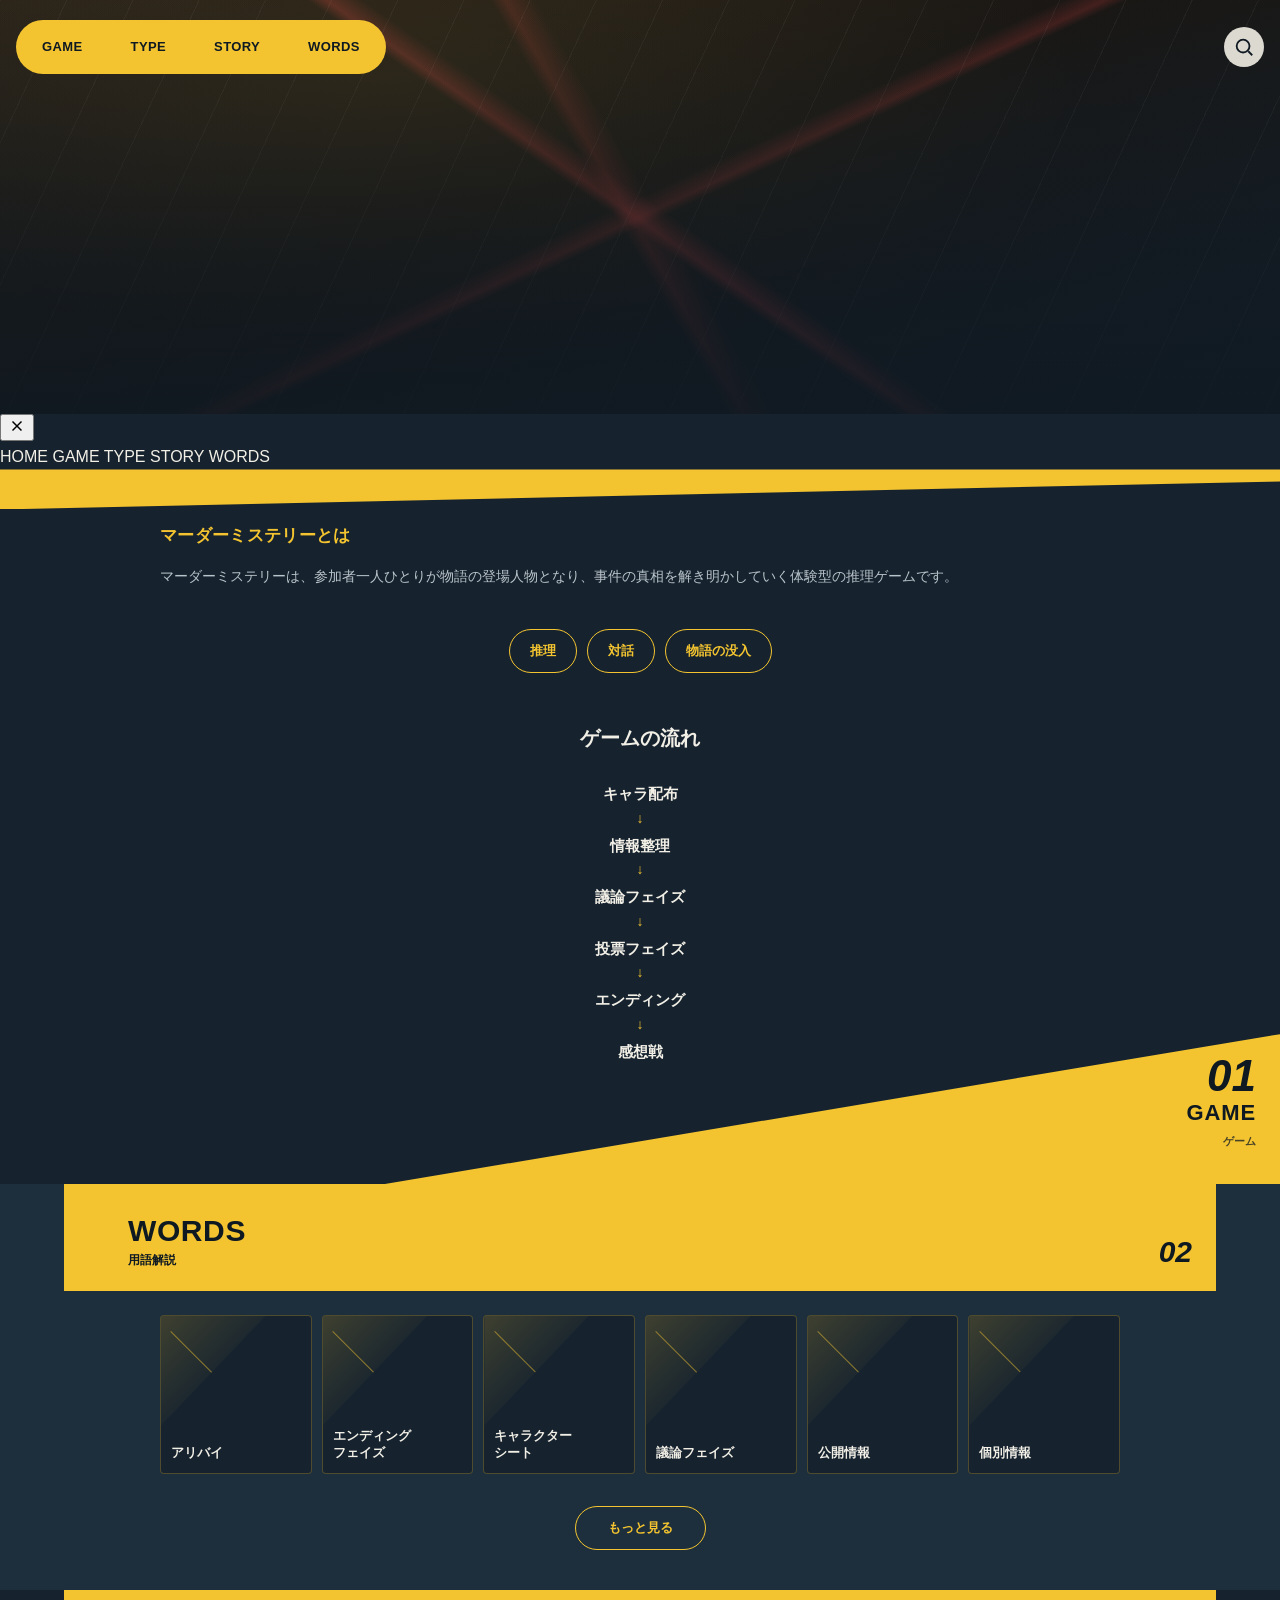
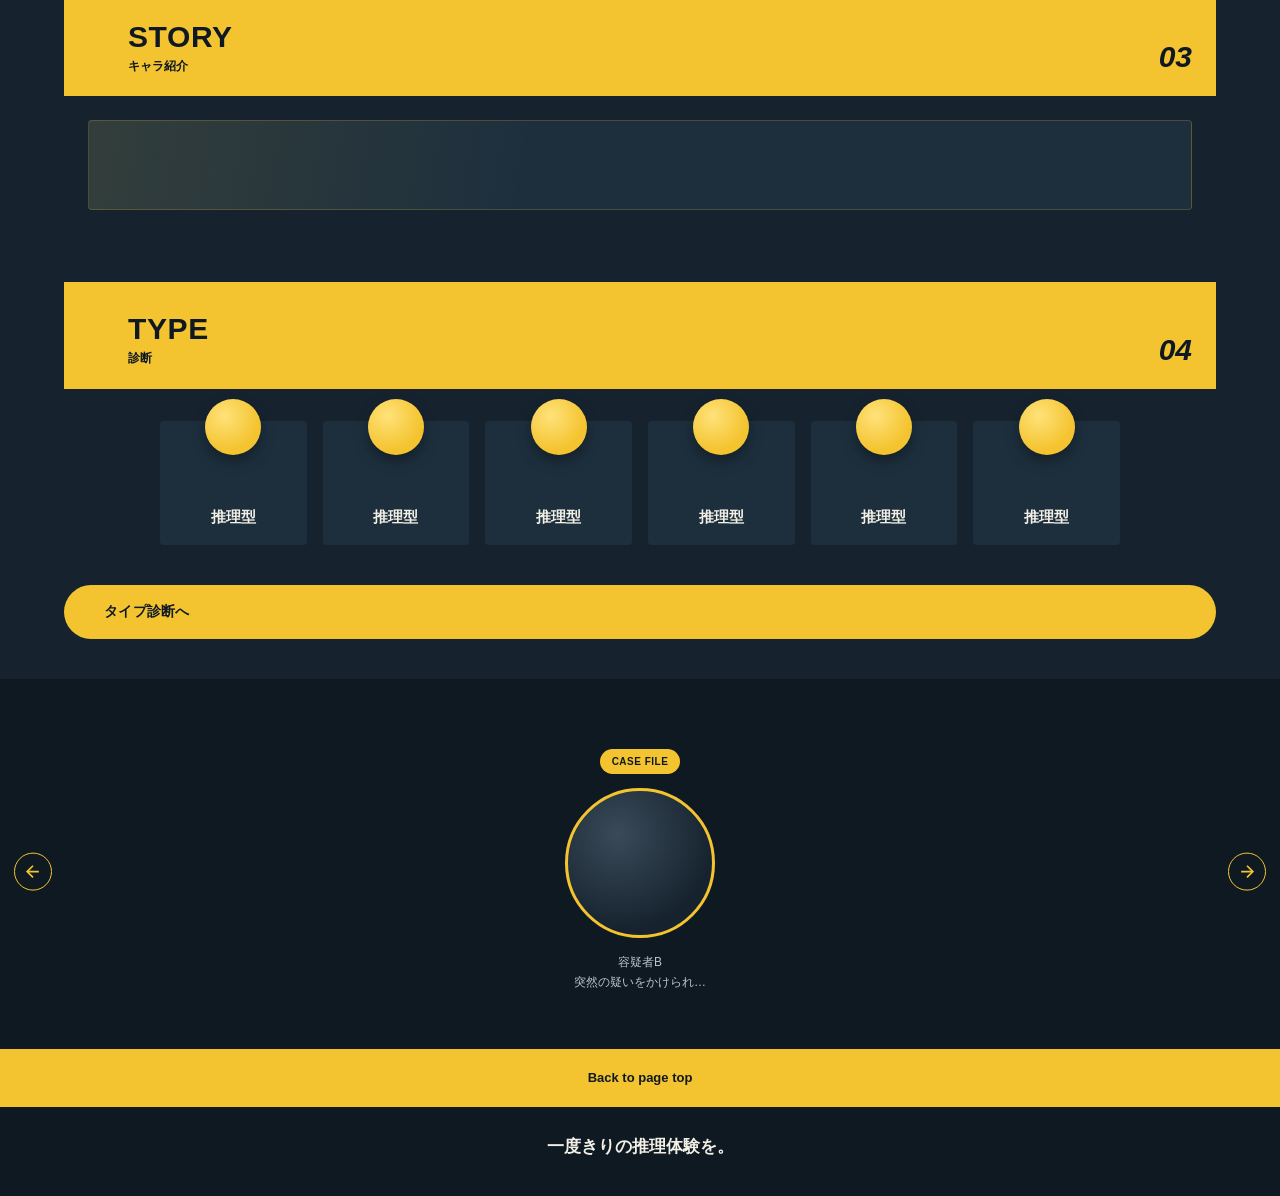
==== index.html @ f4549466 "Update index.html" ====
<!DOCTYPE html>
<html lang="ja">
<head>
<meta charset="UTF-8">
<meta name="viewport" content="width=device-width, initial-scale=1.0">
<title>一度きりの推理体験を。| マーダーミステリー</title>
<link rel="stylesheet" href="style.css">
</head>
<body>

<!-- ===== HEADER / HERO ===== -->
<header class="hero" id="top">
  <div class="hero__bg"></div>
  <div class="hero__overlay"></div>
  <nav class="navbar">
    <ul class="navbar__list">
      <li><a href="game.html" data-nav="game">GAME</a></li>
      <li><a href="type.html" data-nav="type">TYPE</a></li>
      <li><a href="story.html" data-nav="story">STORY</a></li>
      <li><a href="words.html" data-nav="words">WORDS</a></li>
    </ul>
    <button class="navbar__search" aria-label="検索">
      <svg viewBox="0 0 24 24" width="22" height="22" fill="none" stroke="currentColor" stroke-width="2">
        <circle cx="11" cy="11" r="7"></circle>
        <line x1="21" y1="21" x2="16.65" y2="16.65"></line>
      </svg>
    </button>
  </nav>
</header>

<!-- ===== 検索アイコンから開くオーバーレイメニュー ===== -->
<div class="nav-overlay" id="navOverlay" aria-hidden="true">
  <button class="nav-overlay__close" id="navOverlayClose" aria-label="メニューを閉じる">
    <svg viewBox="0 0 24 24" width="18" height="18" fill="none" stroke="currentColor" stroke-width="2">
      <line x1="6" y1="6" x2="18" y2="18"></line>
      <line x1="18" y1="6" x2="6" y2="18"></line>
    </svg>
  </button>
  <nav class="nav-overlay__menu">
    <a href="index.html" data-nav="home">HOME</a>
    <a href="game.html" data-nav="game">GAME</a>
    <a href="type.html" data-nav="type">TYPE</a>
    <a href="story.html" data-nav="story">STORY</a>
    <a href="words.html" data-nav="words">WORDS</a>
  </nav>
</div>

<!-- ===== INTRO ===== -->
<section class="intro">
  <div class="intro__stripe"></div>
  <div class="intro__body reveal">
    <h2 class="intro__title">マーダーミステリーとは</h2>
    <p class="intro__text">
      マーダーミステリーは、参加者一人ひとりが物語の登場人物となり、事件の真相を解き明かしていく体験型の推理ゲームです。
    </p>
  </div>
</section>

<!-- ===== KEYWORD PILLS ===== -->
<section class="pills">
  <span class="pill">推理</span>
  <span class="pill">対話</span>
  <span class="pill">物語の没入</span>
</section>

<!-- ===== GAME FLOW / GAME SECTION ===== -->
<section class="game" id="game">
  <div class="game__flow reveal">
    <h3 class="game__flow-title">ゲームの流れ</h3>
    <ol class="flow-list">
      <li>キャラ配布</li>
      <li>情報整理</li>
      <li>議論フェイズ</li>
      <li>投票フェイズ</li>
      <li>エンディング</li>
      <li>感想戦</li>
    </ol>
  </div>

  <a class="section-marker section-marker--game" href="game.html">
    <div class="section-marker__triangle"></div>
    <span class="section-marker__number">01</span>
    <span class="section-marker__label">GAME</span>
    <span class="section-marker__sublabel">ゲーム</span>
  </a>
</section>

<!-- ===== WORDS SECTION ===== -->
<section class="words" id="words">
  <div class="section-heading reveal">
    <span class="section-heading__main">WORDS</span>
    <span class="section-heading__sub">用語解説</span>
    <span class="section-heading__number">02</span>
  </div>

  <div class="term-grid reveal" id="termGrid">
    <a class="term-card" href="words.html?term=alibi">
      <span class="term-card__corner"></span>
      <span class="term-card__label">アリバイ</span>
    </a>
    <a class="term-card" href="words.html?term=ending">
      <span class="term-card__corner"></span>
      <span class="term-card__label">エンディング<br>フェイズ</span>
    </a>
    <a class="term-card" href="words.html?term=character-sheet">
      <span class="term-card__corner"></span>
      <span class="term-card__label">キャラクター<br>シート</span>
    </a>
    <a class="term-card" href="words.html?term=discussion">
      <span class="term-card__corner"></span>
      <span class="term-card__label">議論フェイズ</span>
    </a>
    <a class="term-card" href="words.html?term=public-info">
      <span class="term-card__corner"></span>
      <span class="term-card__label">公開情報</span>
    </a>
    <a class="term-card" href="words.html?term=private-info">
      <span class="term-card__corner"></span>
      <span class="term-card__label">個別情報</span>
    </a>

    <!-- 追加で「もっと見る」に隠れているカード -->
    <a class="term-card is-hidden" href="words.html?term=gm">
      <span class="term-card__corner"></span>
      <span class="term-card__label">GM<br>(ゲームマスター)</span>
    </a>
    <a class="term-card is-hidden" href="words.html?term=handout">
      <span class="term-card__corner"></span>
      <span class="term-card__label">ハンドアウト</span>
    </a>
    <a class="term-card is-hidden" href="words.html?term=voting">
      <span class="term-card__corner"></span>
      <span class="term-card__label">投票フェイズ</span>
    </a>
  </div>

  <button class="btn-more" id="btnMore">もっと見る</button>
</section>

<!-- ===== STORY SECTION ===== -->
<section class="story" id="story">
  <div class="section-heading reveal">
    <span class="section-heading__main">STORY</span>
    <span class="section-heading__sub">キャラ紹介</span>
    <span class="section-heading__number">03</span>
  </div>

  <a class="story__panel reveal" href="story.html" aria-label="ストーリーを見る"></a>
</section>

<!-- ===== TYPE SECTION ===== -->
<section class="type" id="type">
  <div class="section-heading reveal">
    <span class="section-heading__main">TYPE</span>
    <span class="section-heading__sub">診断</span>
    <span class="section-heading__number">04</span>
  </div>

  <div class="type-grid reveal">
    <div class="type-card">
      <span class="type-card__badge"></span>
      <span class="type-card__label">推理型</span>
    </div>
    <div class="type-card">
      <span class="type-card__badge"></span>
      <span class="type-card__label">推理型</span>
    </div>
    <div class="type-card">
      <span class="type-card__badge"></span>
      <span class="type-card__label">推理型</span>
    </div>
    <div class="type-card">
      <span class="type-card__badge"></span>
      <span class="type-card__label">推理型</span>
    </div>
    <div class="type-card">
      <span class="type-card__badge"></span>
      <span class="type-card__label">推理型</span>
    </div>
    <div class="type-card">
      <span class="type-card__badge"></span>
      <span class="type-card__label">推理型</span>
    </div>
  </div>

  <a class="btn-primary" id="btnDiagnosis" href="type.html">タイプ診断へ</a>
</section>

<!-- ===== CASE FILE CAROUSEL ===== -->
<section class="casefile">
  <div class="casefile__track" id="casefileTrack">
    <div class="casefile__slide">
      <span class="casefile__tag">CASE FILE</span>
      <div class="casefile__photo"></div>
      <p class="casefile__caption">容疑者A<br>突然の疑いをかけられ…</p>
    </div>
    <div class="casefile__slide is-active">
      <span class="casefile__tag">CASE FILE</span>
      <div class="casefile__photo"></div>
      <p class="casefile__caption">容疑者B<br>突然の疑いをかけられ…</p>
    </div>
    <div class="casefile__slide">
      <span class="casefile__tag">CASE FILE</span>
      <div class="casefile__photo"></div>
      <p class="casefile__caption">容疑者C<br>突然の疑いをかけられ…</p>
    </div>
  </div>
  <button class="casefile__arrow casefile__arrow--prev" id="casePrev" aria-label="前へ">
    <svg viewBox="0 0 24 24" width="20" height="20" fill="none" stroke="currentColor" stroke-width="2">
      <line x1="19" y1="12" x2="5" y2="12"></line><polyline points="12 19 5 12 12 5"></polyline>
    </svg>
  </button>
  <button class="casefile__arrow casefile__arrow--next" id="caseNext" aria-label="次へ">
    <svg viewBox="0 0 24 24" width="20" height="20" fill="none" stroke="currentColor" stroke-width="2">
      <line x1="5" y1="12" x2="19" y2="12"></line><polyline points="12 5 19 12 12 19"></polyline>
    </svg>
  </button>
</section>

<!-- ===== FOOTER ===== -->
<footer class="footer">
  <a href="#top" class="footer__back">Back to page top</a>
  <p class="footer__tagline">一度きりの推理体験を。</p>
</footer>

<script src="script.js"></script>
</body>
</html>
---- style.css ----
/* =========================================================
   マーダーミステリー体験サイト — style.css
   Palette: Navy #14202B / #1C2B38 / Yellow #F4C430 / Off-white #F2EFE6
   ========================================================= */

:root {
  --navy-950: #0f1922;
  --navy-900: #16232f;
  --navy-800: #1d2f3d;
  --navy-700: #26404f;
  --yellow: #f4c430;
  --yellow-dim: #d9ac1f;
  --paper: #f2efe6;
  --ink: #f2efe6;
  --ink-dim: #b9c3ca;
  --radius: 4px;
  --font-display: "Zen Kaku Gothic New", "Hiragino Kaku Gothic ProN", "Yu Gothic", sans-serif;
  --font-body: "Hiragino Kaku Gothic ProN", "Yu Gothic", sans-serif;
}

* { box-sizing: border-box; }

html {
  scroll-behavior: smooth;
}

body {
  margin: 0;
  background: var(--navy-900);
  color: var(--ink);
  font-family: var(--font-body);
  line-height: 1.7;
  overflow-x: hidden;
}

a { color: inherit; text-decoration: none; }
button { font-family: inherit; cursor: pointer; }

/* ---------------------------------------------------------
   HERO / NAVBAR
--------------------------------------------------------- */
.hero {
  position: relative;
  height: 46vh;
  min-height: 280px;
  max-height: 420px;
  overflow: hidden;
}

.hero__bg {
  position: absolute;
  inset: 0;
  background:
    radial-gradient(ellipse at 30% 20%, rgba(244,196,48,0.10), transparent 55%),
    repeating-linear-gradient(115deg, rgba(255,255,255,0.05) 0 1px, transparent 1px 60px),
    linear-gradient(160deg, #2a2118 0%, #1c1712 45%, #14202b 100%);
  background-size: cover;
}

/* strings-on-corkboard effect suggested with thin red diagonal lines */
.hero__bg::before {
  content: "";
  position: absolute;
  inset: 0;
  background-image:
    linear-gradient(35deg, transparent 48%, rgba(200,40,40,0.35) 49%, transparent 51%),
    linear-gradient(-25deg, transparent 48%, rgba(200,40,40,0.28) 49%, transparent 51%),
    linear-gradient(60deg, transparent 48%, rgba(200,40,40,0.22) 49%, transparent 51%);
  mix-blend-mode: screen;
}

.hero__overlay {
  position: absolute;
  inset: 0;
  background: linear-gradient(180deg, rgba(15,25,34,0.15) 0%, rgba(15,25,34,0.85) 100%);
}

.navbar {
  position: absolute;
  top: 20px;
  left: 16px;
  right: 16px;
  z-index: 5;
  display: flex;
  align-items: center;
  justify-content: space-between;
}

.navbar__list {
  display: flex;
  gap: 8px;
  list-style: none;
  margin: 0;
  padding: 6px;
  background: var(--yellow);
  border-radius: 999px;
}

.navbar__list a {
  display: block;
  padding: 8px 14px;
  font-size: 12px;
  font-weight: 700;
  letter-spacing: 0.03em;
  color: var(--navy-950);
  border-radius: 999px;
  white-space: nowrap;
  transition: background 0.2s ease;
}

.navbar__list a:hover,
.navbar__list a:focus-visible {
  background: rgba(15, 25, 34, 0.12);
  outline: none;
}

.navbar__search {
  display: flex;
  align-items: center;
  justify-content: center;
  width: 40px;
  height: 40px;
  border: none;
  border-radius: 50%;
  background: rgba(242,239,230,0.9);
  color: var(--navy-950);
  flex-shrink: 0;
}

.navbar__search:hover { background: var(--paper); }

/* ---------------------------------------------------------
   INTRO
--------------------------------------------------------- */
.intro {
  position: relative;
  padding: 40px 24px 32px;
  background: var(--navy-900);
}

.intro__stripe {
  position: absolute;
  top: -1px;
  left: 0;
  right: 0;
  height: 40px;
  background: var(--yellow);
  clip-path: polygon(0 0, 100% 0, 100% 30%, 0 100%);
}

.intro__body { margin-top: 12px; }

.intro__title {
  font-size: 17px;
  font-weight: 700;
  margin: 0 0 14px;
  color: var(--yellow);
  letter-spacing: 0.02em;
}

.intro__text {
  margin: 0;
  font-size: 14px;
  color: var(--ink-dim);
}

/* ---------------------------------------------------------
   KEYWORD PILLS
--------------------------------------------------------- */
.pills {
  display: flex;
  gap: 10px;
  justify-content: center;
  flex-wrap: wrap;
  padding: 8px 20px 40px;
  background: var(--navy-900);
}

.pill {
  padding: 10px 20px;
  border: 1.5px solid var(--yellow);
  border-radius: 999px;
  font-size: 13px;
  font-weight: 700;
  color: var(--yellow);
}

/* ---------------------------------------------------------
   GAME FLOW SECTION
--------------------------------------------------------- */
.game {
  position: relative;
  background: var(--navy-900);
  padding: 8px 24px 120px;
  overflow: hidden;
}

.game__flow-title {
  text-align: center;
  font-size: 20px;
  font-weight: 800;
  margin: 0 0 26px;
}

.flow-list {
  list-style: none;
  margin: 0 auto;
  padding: 0;
  max-width: 320px;
  text-align: center;
  counter-reset: flow;
}

.flow-list li {
  position: relative;
  font-size: 15px;
  font-weight: 600;
  padding-bottom: 26px;
  color: var(--ink);
}

.flow-list li::after {
  content: "↓";
  position: absolute;
  left: 50%;
  bottom: 2px;
  transform: translateX(-50%);
  color: var(--yellow);
  font-size: 14px;
}

.flow-list li:last-child { padding-bottom: 0; }
.flow-list li:last-child::after { content: ""; }

.section-marker {
  position: absolute;
  right: 0;
  bottom: 0;
  left: 0;
  height: 150px;
  display: flex;
  flex-direction: column;
  align-items: flex-end;
  justify-content: center;
  padding: 0 24px 14px 0;
}

.section-marker__triangle {
  position: absolute;
  inset: 0;
  background: var(--yellow);
  clip-path: polygon(30% 100%, 100% 0, 100% 100%);
}

.section-marker__number {
  position: relative;
  font-size: 44px;
  font-weight: 900;
  line-height: 1;
  color: var(--navy-950);
  font-style: italic;
}

.section-marker__label {
  position: relative;
  font-size: 22px;
  font-weight: 900;
  letter-spacing: 0.04em;
  color: var(--navy-950);
  margin-top: -4px;
}

.section-marker__sublabel {
  position: relative;
  font-size: 11px;
  font-weight: 700;
  color: var(--navy-950);
  opacity: 0.75;
}

/* ---------------------------------------------------------
   SECTION HEADINGS (shared: WORDS / STORY / TYPE)
--------------------------------------------------------- */
.section-heading {
  position: relative;
  padding: 32px 24px 20px;
  background: var(--yellow);
  color: var(--navy-950);
}

.section-heading__main {
  display: block;
  font-size: 30px;
  font-weight: 900;
  letter-spacing: 0.02em;
  line-height: 1;
}

.section-heading__sub {
  display: block;
  font-size: 12px;
  font-weight: 700;
  margin-top: 4px;
}

.section-heading__number {
  position: absolute;
  right: 24px;
  bottom: 14px;
  font-size: 30px;
  font-weight: 900;
  font-style: italic;
}

/* ---------------------------------------------------------
   WORDS SECTION
--------------------------------------------------------- */
.words {
  background: var(--navy-800);
  padding-bottom: 40px;
}

.term-grid {
  display: grid;
  grid-template-columns: repeat(3, 1fr);
  gap: 10px;
  padding: 24px;
}

.term-card {
  position: relative;
  aspect-ratio: 1 / 1.05;
  background: var(--navy-900);
  border: 1px solid rgba(244,196,48,0.25);
  border-radius: var(--radius);
  display: flex;
  align-items: flex-end;
  padding: 10px;
  overflow: hidden;
  transition: transform 0.15s ease, border-color 0.15s ease;
}

.term-card:hover,
.term-card:focus-visible {
  border-color: var(--yellow);
  transform: translateY(-2px);
  outline: none;
}

.term-card__corner {
  position: absolute;
  top: 0;
  left: 0;
  width: 70%;
  height: 70%;
  background: linear-gradient(135deg, rgba(244,196,48,0.18) 0%, transparent 60%);
  clip-path: polygon(0 0, 100% 0, 0 100%);
}

.term-card__corner::before {
  content: "";
  position: absolute;
  top: 14%;
  left: 10%;
  width: 60%;
  height: 1px;
  background: rgba(244,196,48,0.5);
  transform: rotate(45deg);
  transform-origin: left top;
}

.term-card__label {
  position: relative;
  font-size: 12.5px;
  font-weight: 700;
  color: var(--ink);
  text-align: left;
  line-height: 1.4;
}

.term-card.is-hidden { display: none; }

.btn-more {
  display: block;
  margin: 8px auto 0;
  padding: 12px 32px;
  background: transparent;
  border: 1.5px solid var(--yellow);
  color: var(--yellow);
  border-radius: 999px;
  font-size: 13px;
  font-weight: 700;
  transition: background 0.2s ease, color 0.2s ease;
}

.btn-more:hover {
  background: var(--yellow);
  color: var(--navy-950);
}

.btn-more.is-done { display: none; }

/* ---------------------------------------------------------
   STORY SECTION
--------------------------------------------------------- */
.story {
  background: var(--navy-900);
  padding-bottom: 48px;
}

.story__panel {
  display: block;
  margin: 24px;
  height: 90px;
  border-radius: var(--radius);
  background:
    linear-gradient(100deg, rgba(244,196,48,0.10) 0%, transparent 40%),
    var(--navy-800);
  border: 1px solid rgba(244,196,48,0.2);
  transition: border-color 0.2s ease, transform 0.2s ease;
}

.story__panel:hover,
.story__panel:focus-visible {
  border-color: var(--yellow);
  transform: translateY(-2px);
  outline: none;
}

/* ---------------------------------------------------------
   TYPE SECTION
--------------------------------------------------------- */
.type {
  background: var(--navy-900);
  padding-bottom: 40px;
}

.type-grid {
  display: grid;
  grid-template-columns: 1fr 1fr;
  gap: 16px;
  padding: 32px 24px;
}

.type-card {
  position: relative;
  aspect-ratio: 1 / 0.85;
  background: var(--navy-800);
  border-radius: var(--radius);
  display: flex;
  flex-direction: column;
  align-items: center;
  justify-content: flex-end;
  padding-bottom: 16px;
  overflow: visible;
}

.type-card__badge {
  position: absolute;
  top: -22px;
  width: 56px;
  height: 56px;
  border-radius: 50%;
  background: radial-gradient(circle at 35% 30%, #ffe27a, var(--yellow) 65%);
  box-shadow: 0 6px 14px rgba(0,0,0,0.35);
}

.type-card__label {
  font-size: 15px;
  font-weight: 800;
  color: var(--ink);
}

.btn-primary {
  display: block;
  margin: 8px auto 0;
  padding: 15px 40px;
  background: var(--yellow);
  border: none;
  color: var(--navy-950);
  border-radius: 999px;
  font-size: 14px;
  font-weight: 800;
  letter-spacing: 0.02em;
  transition: background 0.2s ease, transform 0.15s ease;
}

.btn-primary:hover {
  background: var(--yellow-dim);
  transform: translateY(-1px);
}

/* ---------------------------------------------------------
   CASE FILE CAROUSEL
--------------------------------------------------------- */
.casefile {
  position: relative;
  background: var(--navy-950);
  padding: 40px 0 56px;
  overflow: hidden;
}

.casefile__track {
  display: flex;
  transition: transform 0.35s ease;
}

.casefile__slide {
  position: relative;
  flex: 0 0 100%;
  display: flex;
  flex-direction: column;
  align-items: center;
  padding: 30px 60px 0;
  opacity: 0.35;
  transform: scale(0.88);
  transition: opacity 0.35s ease, transform 0.35s ease;
}

.casefile__slide.is-active {
  opacity: 1;
  transform: scale(1);
}

.casefile__tag {
  background: var(--yellow);
  color: var(--navy-950);
  font-size: 10px;
  font-weight: 800;
  letter-spacing: 0.05em;
  padding: 4px 12px;
  border-radius: 999px;
  margin-bottom: 14px;
}

.casefile__photo {
  width: 150px;
  height: 150px;
  border-radius: 50%;
  background:
    radial-gradient(circle at 35% 30%, #3a4a58, #16232f 70%);
  border: 3px solid var(--yellow);
}

.casefile__caption {
  margin: 14px 0 0;
  text-align: center;
  font-size: 12px;
  color: var(--ink-dim);
}

.casefile__arrow {
  position: absolute;
  top: 50%;
  transform: translateY(-30%);
  width: 38px;
  height: 38px;
  border-radius: 50%;
  border: 1.5px solid var(--yellow);
  background: transparent;
  color: var(--yellow);
  display: flex;
  align-items: center;
  justify-content: center;
}

.casefile__arrow:hover { background: var(--yellow); color: var(--navy-950); }
.casefile__arrow--prev { left: 14px; }
.casefile__arrow--next { right: 14px; }

/* ---------------------------------------------------------
   FOOTER
--------------------------------------------------------- */
.footer {
  background: var(--navy-950);
}

.footer__back {
  display: block;
  text-align: center;
  padding: 18px;
  background: var(--yellow);
  color: var(--navy-950);
  font-size: 13px;
  font-weight: 800;
}

.footer__back:hover { background: var(--yellow-dim); }

.footer__tagline {
  text-align: center;
  margin: 0;
  padding: 26px 20px 34px;
  font-size: 17px;
  font-weight: 800;
  color: var(--ink);
}

/* ---------------------------------------------------------
   RESPONSIVE — wider viewports
--------------------------------------------------------- */
@media (min-width: 640px) {
  .term-grid { grid-template-columns: repeat(4, 1fr); }
  .type-grid { grid-template-columns: repeat(3, 1fr); }
  .flow-list { max-width: 420px; }
}

@media (min-width: 1024px) {
  .intro__body,
  .term-grid,
  .type-grid,
  .flow-list {
    max-width: 960px;
    margin-left: auto;
    margin-right: auto;
  }
  .term-grid { grid-template-columns: repeat(6, 1fr); padding-left: 0; padding-right: 0; }
  .type-grid { grid-template-columns: repeat(6, 1fr); padding-left: 0; padding-right: 0; }
  .section-heading, .intro, .words, .story, .type { padding-left: 5vw; padding-right: 5vw; }
}

/* Respect reduced motion preference */
@media (prefers-reduced-motion: reduce) {
  html { scroll-behavior: auto; }
  * { transition: none !important; }
}

/* =========================================================
   共通：サブページ用ヘッダー（ヒーロー画像なし）
   ========================================================= */
.page-header {
  padding: 20px 16px 0;
  background: var(--navy-900);
}

.page-header .navbar {
  position: static;
  top: auto; left: auto; right: auto;
}

/* ナビの現在地ハイライト */
.navbar__list a.is-current {
  background: var(--navy-950);
  color: var(--yellow);
}

/* =========================================================
   共通：スクロール連動フェードイン (.reveal)
   ========================================================= */
.reveal {
  opacity: 0;
  transform: translateY(18px);
  transition: opacity 0.6s cubic-bezier(.2,.7,.3,1), transform 0.6s cubic-bezier(.2,.7,.3,1);
}
.reveal.is-visible {
  opacity: 1;
  transform: none;
}

@media (prefers-reduced-motion: reduce) {
  .reveal { opacity: 1; transform: none; transition: none; }
}


/* =========================================================
   GAME 詳細ページ（game.html）
   ========================================================= */
.game-detail {
  background: var(--navy-900);
  padding: 8px 24px 60px;
}

.phase {
  padding-top: 44px;
}
.phase:first-child { padding-top: 28px; }

.phase__title {
  font-size: 19px;
  font-weight: 800;
  margin: 0 0 14px;
  color: var(--ink);
}

.phase__num {
  color: var(--yellow);
}

.phase__text {
  margin: 0 0 20px;
  font-size: 14px;
  color: var(--ink-dim);
}

/* ---- phase01: キャラクターカード ---- */
.character-grid {
  display: grid;
  grid-template-columns: repeat(3, 1fr);
  gap: 10px;
}

.character-card {
  background: var(--navy-800);
  border: 1px solid rgba(244,196,48,0.18);
  border-radius: var(--radius);
  overflow: hidden;
  display: flex;
  flex-direction: column;
  align-items: center;
  padding: 10px 6px 0;
  transition: transform 0.2s ease, border-color 0.2s ease;
}

.character-card:hover {
  transform: translateY(-3px);
  border-color: var(--yellow);
}

.character-card__portrait {
  width: 100%;
  aspect-ratio: 1 / 1;
  border-radius: 50%;
  background:
    radial-gradient(circle at 50% 42%, #2a3441 0 34%, transparent 35%),
    conic-gradient(from 200deg, #f7e08a, #c99a2e 25%, #f7e08a 50%, #c99a2e 75%, #f7e08a 100%);
  border: 2px solid #8a6a1f;
  display: flex;
  align-items: center;
  justify-content: center;
  position: relative;
}

.character-card__portrait svg {
  width: 52%;
  height: 52%;
  fill: #1c2530;
  position: relative;
  z-index: 1;
}

.character-card__plate {
  width: 100%;
  margin-top: 8px;
  padding: 8px 6px 10px;
  text-align: center;
  border-top: 1px solid rgba(244,196,48,0.18);
}

.character-card__name {
  display: block;
  font-size: 12px;
  font-weight: 800;
  color: var(--yellow);
  margin-bottom: 3px;
}

.character-card__desc {
  margin: 0;
  font-size: 10px;
  line-height: 1.5;
  color: var(--ink-dim);
}

/* ---- phase02: 情報整理（吹き出し） ---- */
.quote-row {
  display: flex;
  align-items: center;
  gap: 14px;
  margin-bottom: 18px;
}

.quote-row--reverse {
  justify-content: flex-end;
}

.avatar-circle {
  flex-shrink: 0;
  width: 64px;
  height: 64px;
  border-radius: 50%;
  background: radial-gradient(circle at 35% 30%, #4a5a68, var(--navy-700) 75%);
  border: 2px solid rgba(244,196,48,0.35);
}

.quote-bubble {
  position: relative;
  margin: 0;
  padding: 12px 14px;
  background: var(--navy-800);
  border: 1px solid rgba(244,196,48,0.25);
  border-radius: var(--radius);
  font-size: 13px;
  font-weight: 700;
  color: var(--ink);
}

.quote-bubble::before {
  content: "";
  position: absolute;
  left: -7px;
  top: 50%;
  transform: translateY(-50%);
  border-width: 7px 8px 7px 0;
  border-style: solid;
  border-color: transparent var(--navy-800) transparent transparent;
}

/* ---- phase03: 議論フェイズ（写真マソナリー） ---- */
.photo-masonry {
  display: grid;
  grid-template-columns: 1.4fr 1fr;
  gap: 10px;
}

.photo-masonry__big {
  grid-row: span 2;
  background: #d9d9d9;
  border-radius: var(--radius);
  aspect-ratio: 3 / 4;
}

.photo-masonry__col {
  display: flex;
  flex-direction: column;
  gap: 10px;
}

.photo-masonry__small {
  flex: 1;
  background: #d9d9d9;
  border-radius: var(--radius);
  min-height: 90px;
}

.photo-masonry__wide {
  grid-column: 1 / -1;
  background: #d9d9d9;
  border-radius: var(--radius);
  aspect-ratio: 16 / 9;
  margin-top: 10px;
}

/* ---- phase04: 投票フェイズ（バッジ＋矢印図） ---- */
.voting-diagram {
  display: flex;
  justify-content: center;
  padding: 12px 0 4px;
}

.voting-diagram svg { width: 100%; max-width: 340px; height: auto; }

.voting-badge {
  fill: url(#votingGold);
  stroke: #8a6a1f;
  stroke-width: 2;
}

.voting-badge-icon {
  fill: #1c2530;
}

.voting-arrow {
  stroke: var(--ink-dim);
  stroke-width: 1.5;
  fill: none;
  marker-end: url(#votingArrowhead);
}

/* =========================================================
   TYPE 診断ページ（type.html）
   ========================================================= */
.type-detail {
  min-height: calc(100vh - 260px);
  display: flex;
  align-items: center;
  justify-content: center;
  padding: 40px 24px;
  background: var(--navy-900);
}

.quiz-stage { width: 100%; max-width: 380px; text-align: center; }

.quiz-intro { transition: opacity 0.25s ease, transform 0.25s ease; }
.quiz-intro.is-leaving { opacity: 0; transform: translateY(-8px); }
.quiz-intro.is-hidden { display: none; }

.type-detail__title {
  font-size: 20px;
  font-weight: 700;
  margin: 0 0 36px;
  color: var(--ink);
}

.btn-start {
  padding: 16px 56px;
  background: #ececec;
  color: #14202b;
  border: none;
  border-radius: 6px;
  font-size: 15px;
  font-weight: 800;
  letter-spacing: 0.06em;
  transition: transform 0.15s ease, background 0.15s ease;
}
.btn-start:hover { background: #fff; transform: translateY(-2px); }
.btn-start:active { transform: translateY(0); }

.quiz-body {
  opacity: 0;
  transform: translateY(10px);
  transition: opacity 0.3s ease, transform 0.3s ease;
}
.quiz-body.is-visible { opacity: 1; transform: none; }
.quiz-body.is-hidden { display: none; }

.quiz-question { display: none; }
.quiz-question.is-active { display: block; animation: quizFade 0.35s ease; }

@keyframes quizFade {
  from { opacity: 0; transform: translateY(8px); }
  to { opacity: 1; transform: none; }
}

.quiz-question__text {
  font-size: 16px;
  font-weight: 700;
  margin: 0 0 24px;
  color: var(--ink);
}

.quiz-options {
  display: flex;
  flex-direction: column;
  gap: 12px;
}

.quiz-option {
  padding: 14px 18px;
  background: var(--navy-800);
  border: 1.5px solid rgba(244,196,48,0.3);
  border-radius: 8px;
  color: var(--ink);
  font-size: 14px;
  font-weight: 600;
  text-align: left;
  transition: border-color 0.15s ease, background 0.15s ease, transform 0.15s ease;
}

.quiz-option:hover {
  border-color: var(--yellow);
  background: var(--navy-700);
  transform: translateY(-1px);
}

.quiz-progress {
  margin-top: 20px;
  font-size: 12px;
  color: var(--ink-dim);
}

.quiz-result {
  opacity: 0;
  transform: translateY(10px);
  transition: opacity 0.3s ease, transform 0.3s ease;
}
.quiz-result.is-visible { opacity: 1; transform: none; }
.quiz-result.is-hidden { display: none; }

.quiz-result__eyebrow {
  display: block;
  font-size: 12px;
  font-weight: 700;
  color: var(--yellow);
  letter-spacing: 0.1em;
  margin-bottom: 10px;
}

.quiz-result__label {
  font-size: 32px;
  font-weight: 900;
  margin: 0 0 28px;
  color: var(--ink);
}

.btn-restart {
  padding: 12px 32px;
  background: transparent;
  border: 1.5px solid var(--yellow);
  color: var(--yellow);
  border-radius: 999px;
  font-size: 13px;
  font-weight: 700;
}
.btn-restart:hover { background: var(--yellow); color: var(--navy-950); }

/* =========================================================
   STORY 詳細ページ（story.html）
   ========================================================= */
.story-detail { background: var(--navy-900); padding-bottom: 40px; }

.story-detail__marker {
  position: relative;
  padding: 30px 24px 46px;
  overflow: hidden;
}

.story-detail__marker::before {
  content: "";
  position: absolute;
  top: 0; left: 0;
  width: 62%;
  height: 100%;
  background: var(--navy-950);
  clip-path: polygon(0 0, 100% 0, 0 100%);
}

.story-detail__eyebrow {
  position: relative;
  display: block;
  font-size: 28px;
  font-weight: 900;
  color: var(--yellow);
  line-height: 1;
}

.story-detail__sub {
  position: relative;
  display: block;
  font-size: 12px;
  font-weight: 700;
  color: var(--yellow);
  margin-top: 4px;
}

.story-detail__stage { padding: 0 24px; display: flex; justify-content: center; }

.story-detail__image {
  width: 100%;
  max-width: 340px;
  aspect-ratio: 1 / 1.05;
  background: #d9d9d9;
  border-radius: var(--radius);
  transition: opacity 0.18s ease;
}
.story-detail__image.is-fading { opacity: 0.2; }

.story-detail__tabs {
  display: flex;
  gap: 8px;
  padding: 24px 20px 0;
  overflow-x: auto;
}

.story-tab {
  flex: 1 0 56px;
  height: 44px;
  background: #d9d9d9;
  border: none;
  clip-path: polygon(12% 0, 100% 0, 88% 100%, 0 100%);
  opacity: 0.55;
  transition: opacity 0.2s ease, background 0.2s ease;
}

.story-tab.is-active {
  opacity: 1;
  background: var(--yellow);
}

/* =========================================================
   WORDS 詳細ページ（words.html）
   ========================================================= */
.word-detail {
  position: relative;
  background: var(--navy-900);
  padding: 36px 0 56px;
  overflow: hidden;
}

.word-detail::before {
  content: "";
  position: absolute;
  top: 0; left: 0;
  width: 40%;
  height: 34%;
  background: var(--navy-950);
  clip-path: polygon(0 0, 100% 0, 0 100%);
}

.word-detail__stage-wrap {
  position: relative;
  display: flex;
  align-items: center;
  justify-content: center;
  gap: 8px;
  padding: 0 12px;
}

.word-detail__stage {
  position: relative;
  display: flex;
  align-items: center;
  justify-content: center;
  gap: 14px;
  width: 100%;
  max-width: 420px;
}

.word-card {
  position: relative;
  background: var(--navy-800);
  border: 1px solid rgba(244,196,48,0.2);
  border-radius: var(--radius);
  overflow: hidden;
}

.word-card--active {
  flex: 1 1 auto;
  min-height: 300px;
  padding: 32px 22px;
  display: flex;
  flex-direction: column;
  justify-content: center;
  background-image:
    linear-gradient(35deg, transparent 47%, rgba(244,196,48,0.35) 48%, transparent 49%),
    linear-gradient(35deg, transparent 66%, rgba(244,196,48,0.2) 67%, transparent 68%);
}

.word-card--active.is-anim-right { animation: slideInRight 0.35s ease; }
.word-card--active.is-anim-left { animation: slideInLeft 0.35s ease; }

@keyframes slideInRight {
  from { opacity: 0; transform: translateX(24px); }
  to { opacity: 1; transform: none; }
}
@keyframes slideInLeft {
  from { opacity: 0; transform: translateX(-24px); }
  to { opacity: 1; transform: none; }
}

.word-card__title {
  font-size: 22px;
  font-weight: 800;
  margin: 0 0 16px;
  color: var(--ink);
}

.word-card__desc {
  font-size: 13.5px;
  line-height: 1.8;
  color: var(--ink-dim);
  margin: 0;
}

.word-card--peek {
  flex: 0 0 32px;
  min-height: 260px;
  display: flex;
  align-items: center;
  justify-content: center;
  writing-mode: vertical-rl;
  font-size: 11px;
  font-weight: 700;
  color: rgba(242,239,230,0.45);
  opacity: 0.6;
  cursor: pointer;
  transition: opacity 0.15s ease;
}
.word-card--peek:hover { opacity: 1; }

.word-detail__arrow {
  flex-shrink: 0;
  width: 30px;
  height: 30px;
  border-radius: 50%;
  border: 1.5px solid var(--yellow);
  background: transparent;
  color: var(--yellow);
  display: flex;
  align-items: center;
  justify-content: center;
}

.word-detail__counter {
  text-align: center;
  margin-top: 16px;
  font-size: 12px;
  color: var(--ink-dim);
}

@media (min-width: 480px) {
  .word-card--peek { flex: 0 0 48px; font-size: 12px; }
  .word-detail__arrow { width: 34px; height: 34px; }
}

/* =========================================================
   PC（デスクトップ）レイアウト調整
   min-width: 1024px を境にレイアウトを最適化
   ========================================================= */
@media (min-width: 1024px) {

  /* ---- 共通ヘッダー ---- */
  .page-header {
    padding: 28px 5vw 0;
  }
  .navbar__list a {
    padding: 10px 20px;
    font-size: 13px;
  }

  /* ---- GAME 詳細ページ ---- */
  .game-detail {
    max-width: 980px;
    margin: 0 auto;
    padding: 8px 5vw 100px;
  }

  .phase { padding-top: 64px; }
  .phase:first-child { padding-top: 40px; }

  .phase__title { font-size: 24px; }
  .phase__text { font-size: 15px; max-width: 640px; }

  .character-grid {
    grid-template-columns: repeat(6, 1fr);
    gap: 16px;
  }

  .character-card__name { font-size: 13px; }
  .character-card__desc { font-size: 10.5px; }

  .quote-row { gap: 20px; }
  .avatar-circle { width: 84px; height: 84px; }
  .quote-bubble { font-size: 14px; padding: 16px 20px; max-width: 480px; }

  .photo-masonry {
    grid-template-columns: 1.2fr 1fr 1fr;
    gap: 14px;
  }
  .photo-masonry__big { grid-row: span 2; }
  .photo-masonry__col { flex-direction: column; }
  .photo-masonry__wide { grid-column: 2 / 4; margin-top: 0; aspect-ratio: auto; height: 100%; }

  .voting-diagram svg { max-width: 460px; }

  /* ---- TYPE 診断ページ ---- */
  .type-detail { min-height: calc(100vh - 300px); padding: 60px 5vw; }
  .quiz-stage { max-width: 460px; }
  .type-detail__title { font-size: 24px; }
  .btn-start { padding: 18px 72px; font-size: 16px; }
  .quiz-question__text { font-size: 18px; }
  .quiz-option { padding: 16px 22px; font-size: 15px; }
  .quiz-result__label { font-size: 40px; }

  /* ---- STORY 詳細ページ ---- */
  .story-detail { padding-bottom: 64px; }
  .story-detail__marker { padding: 44px 5vw 64px; }
  .story-detail__eyebrow { font-size: 36px; }
  .story-detail__sub { font-size: 13px; }

  .story-detail__stage { padding: 0 5vw; }
  .story-detail__image { max-width: 480px; aspect-ratio: 16 / 10; }

  .story-detail__tabs {
    max-width: 480px;
    margin: 0 auto;
    padding: 28px 5vw 0;
    overflow: visible;
  }
  .story-tab { height: 52px; }

  /* ---- WORDS 詳細ページ ---- */
  .word-detail { padding: 56px 0 72px; }
  .word-detail__stage-wrap { gap: 20px; padding: 0 5vw; }
  .word-detail__stage { max-width: 640px; gap: 24px; }
  .word-card--active { min-height: 340px; padding: 48px 44px; }
  .word-card__title { font-size: 26px; }
  .word-card__desc { font-size: 15px; max-width: 420px; }
  .word-card--peek { flex: 0 0 64px; font-size: 13px; min-height: 300px; }
  .word-detail__arrow { width: 42px; height: 42px; }
  .word-detail__arrow:hover { background: var(--yellow); color: var(--navy-950); }
}
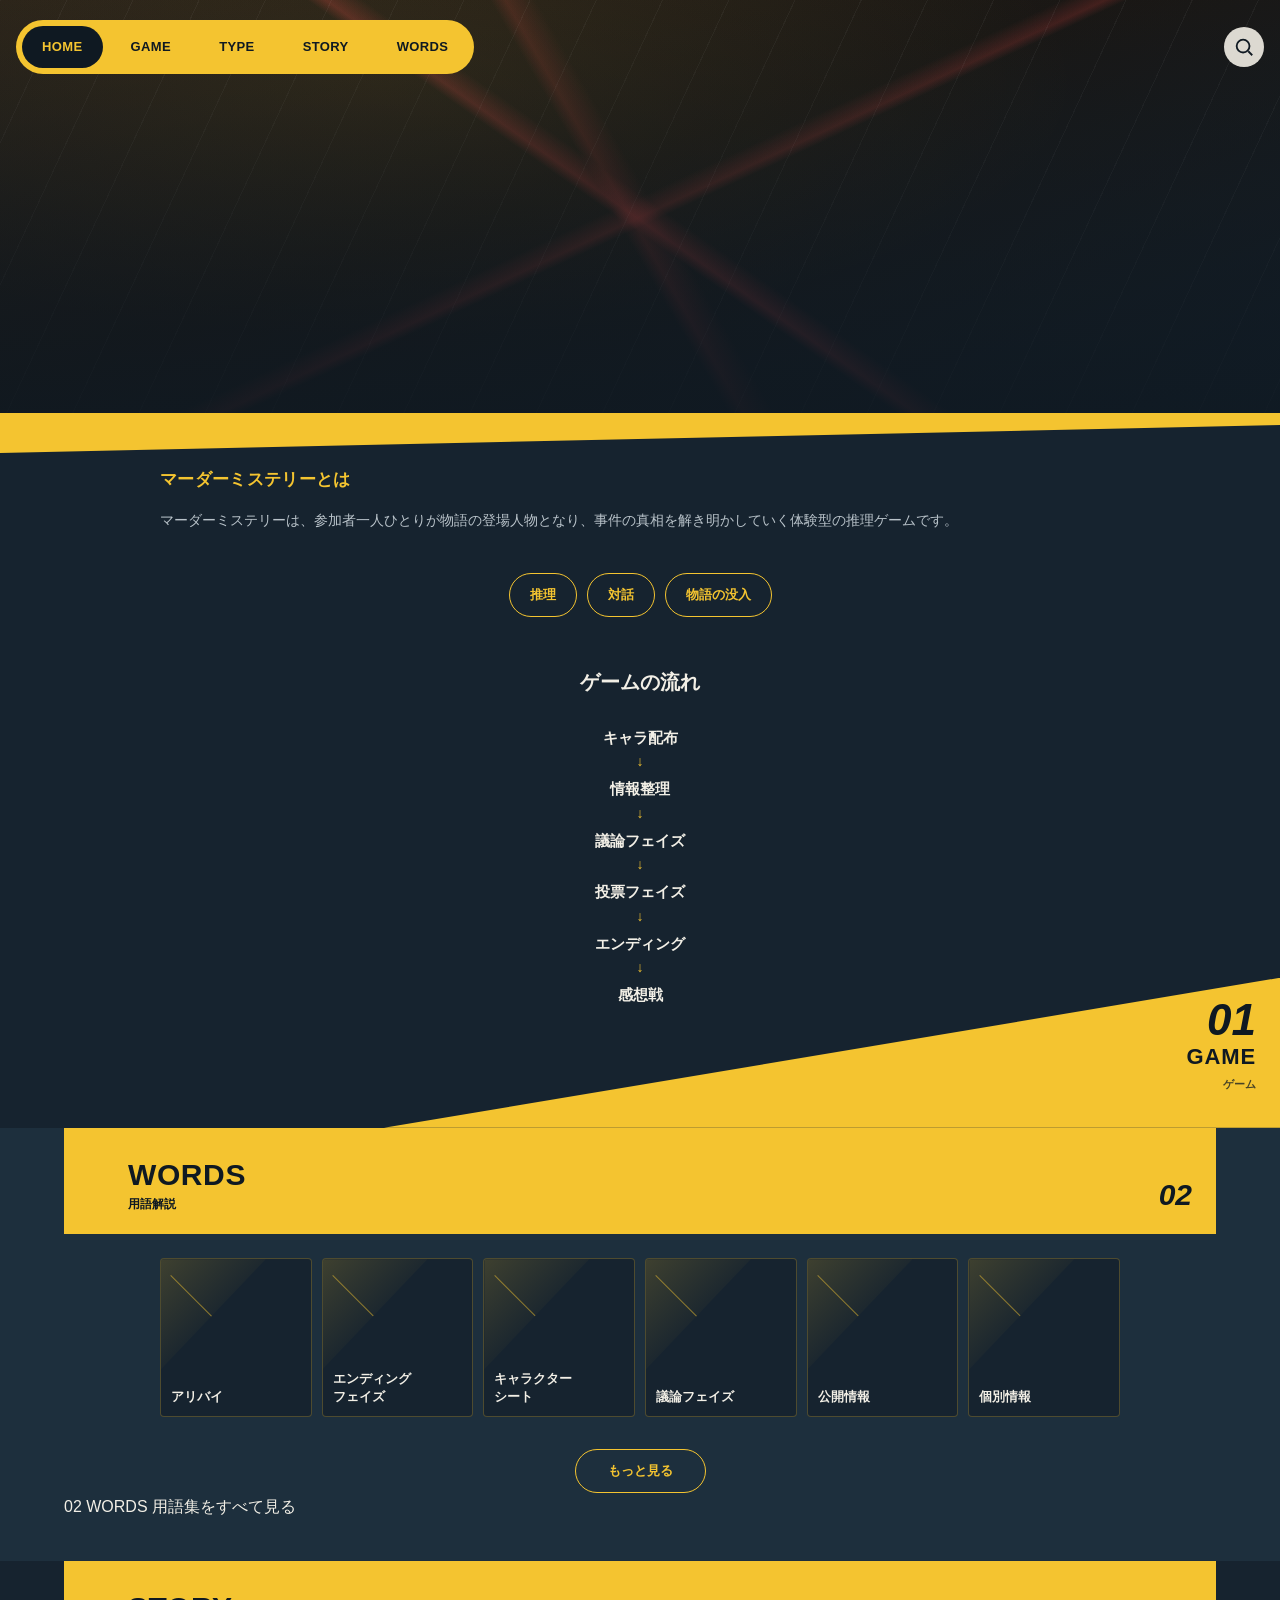
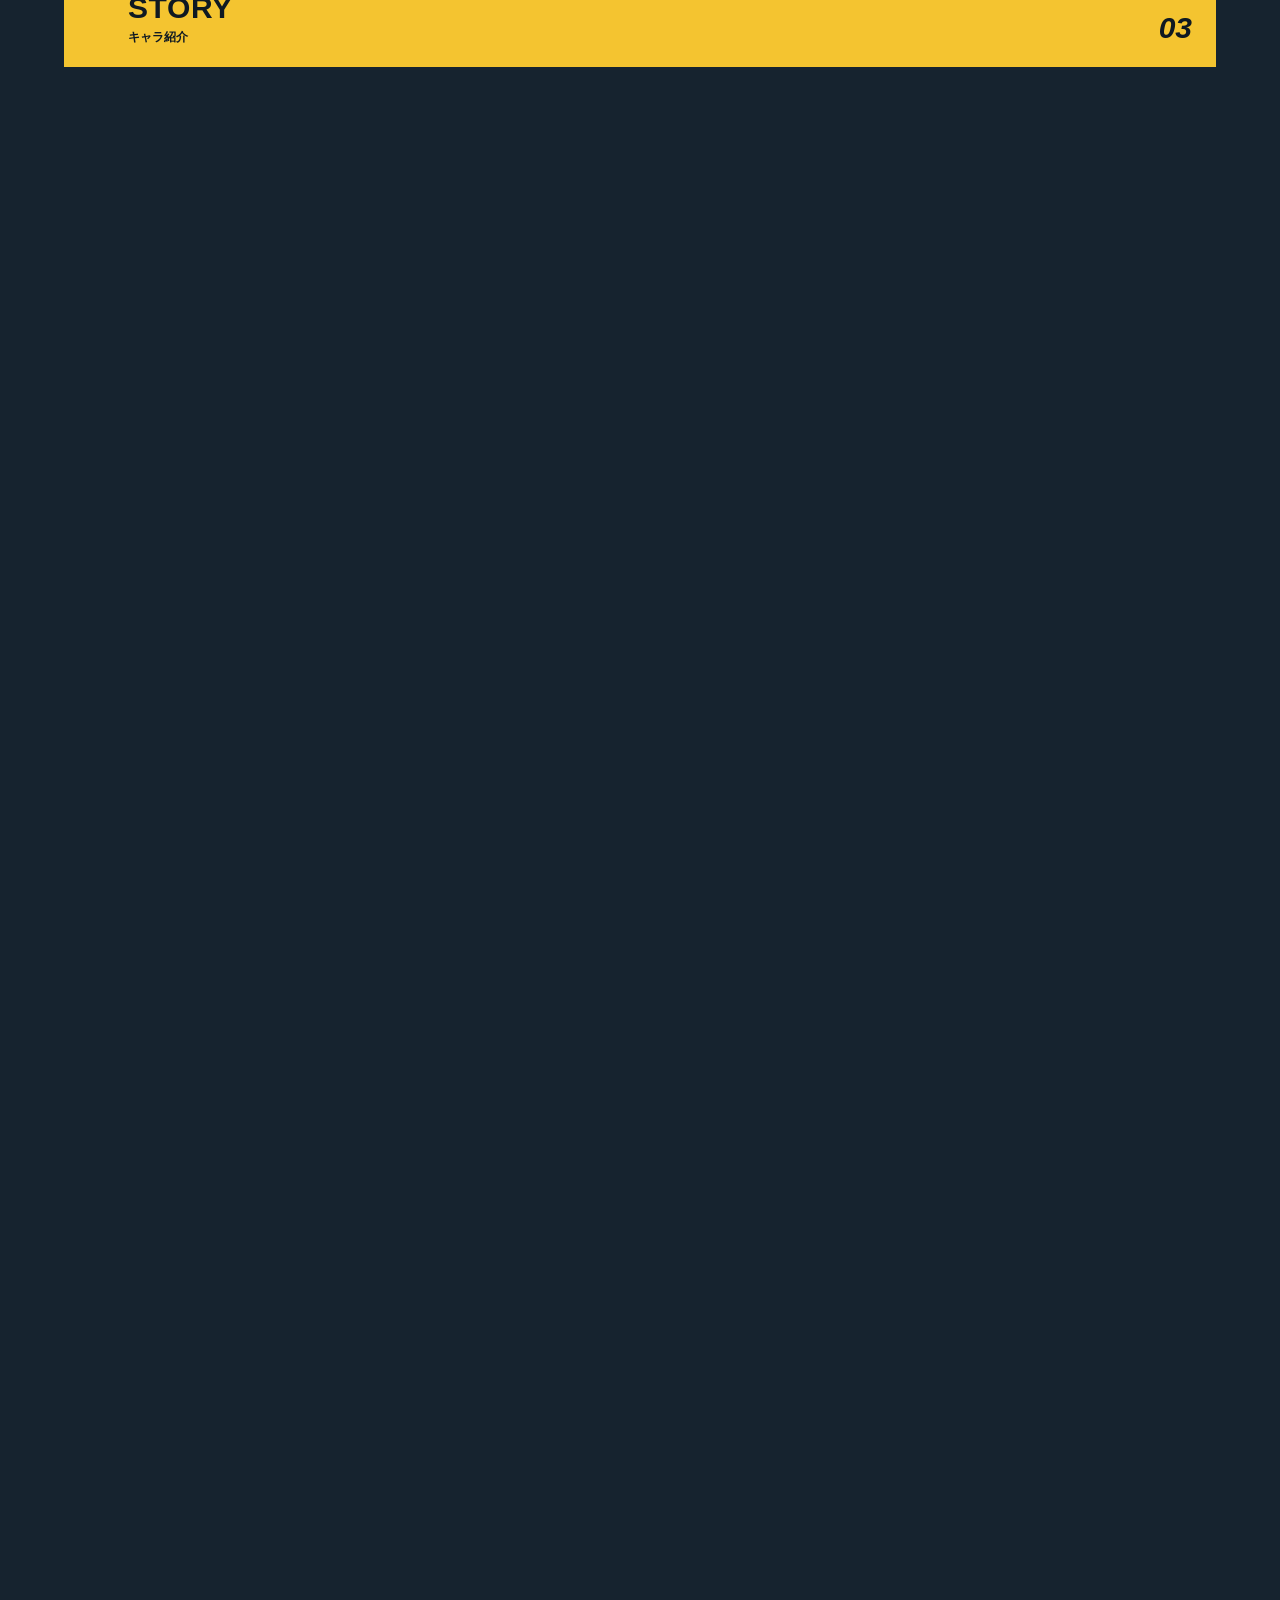
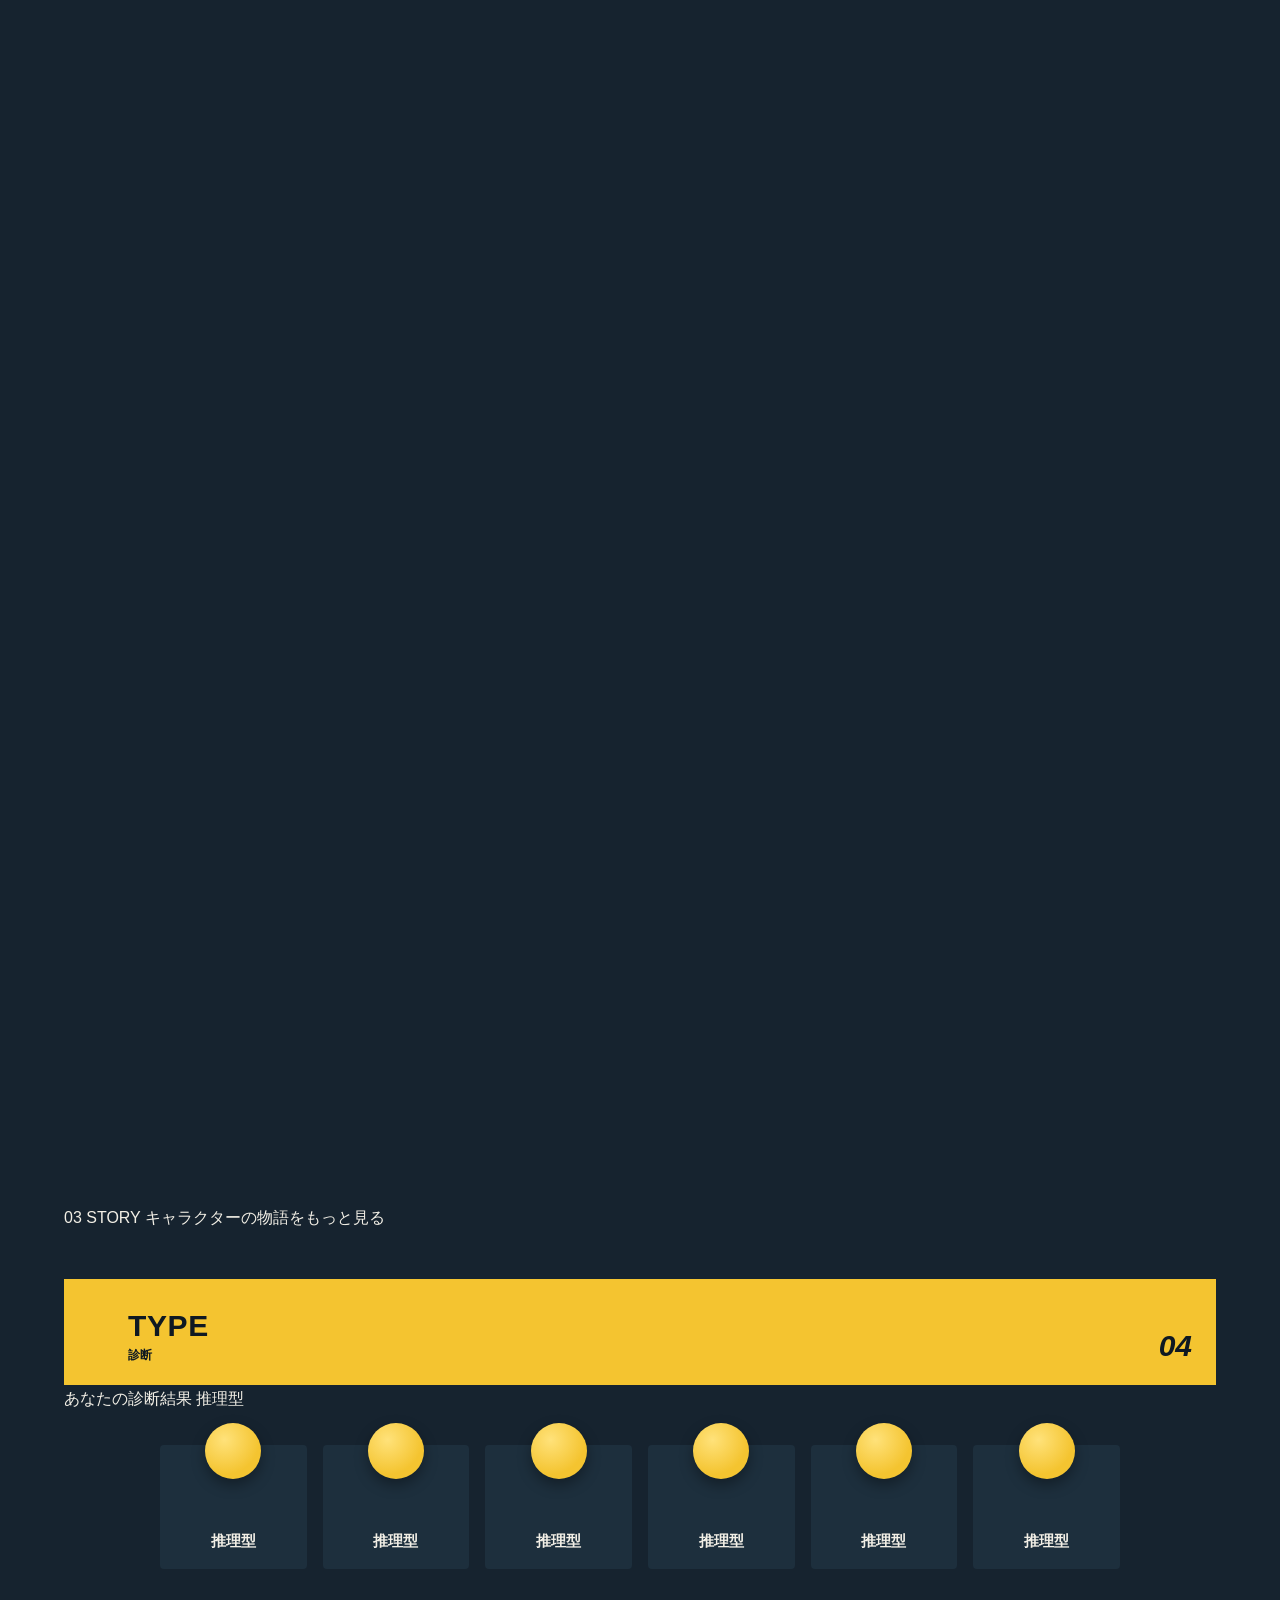
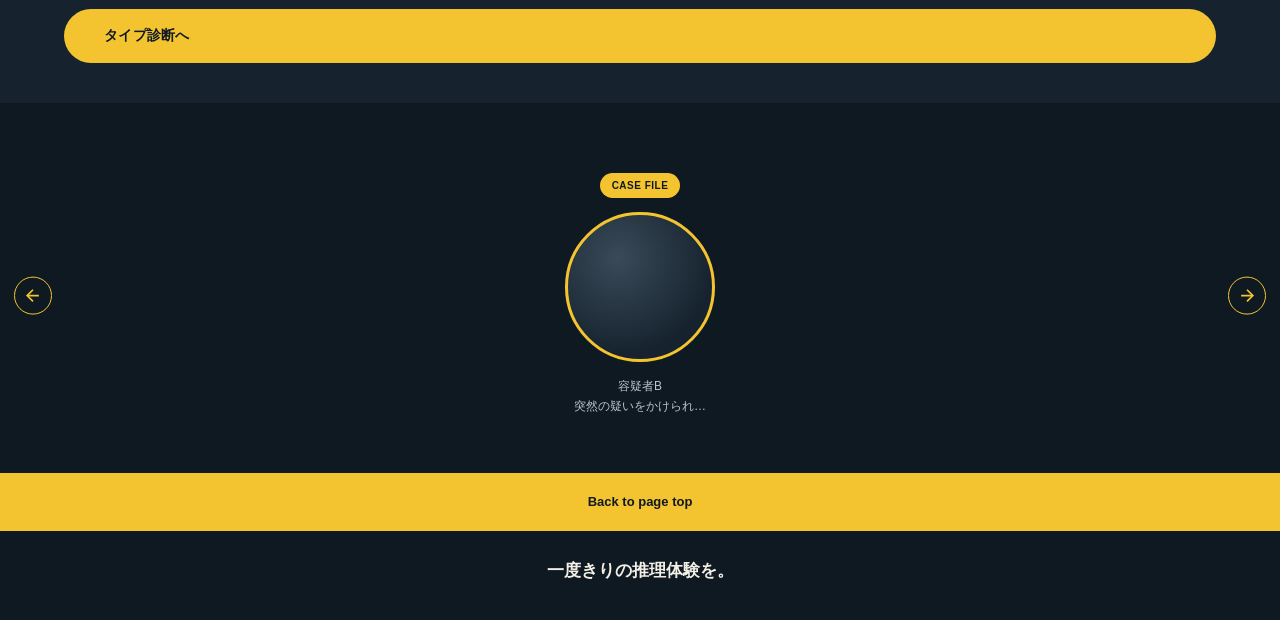
==== commit e691d1c8: "Update index.html" ====
--- a/index.html
+++ b/index.html
@@ -14,6 +14,7 @@
   <div class="hero__overlay"></div>
   <nav class="navbar">
     <ul class="navbar__list">
+      <li><a href="index.html" data-nav="home">HOME</a></li>
       <li><a href="game.html" data-nav="game">GAME</a></li>
       <li><a href="type.html" data-nav="type">TYPE</a></li>
       <li><a href="story.html" data-nav="story">STORY</a></li>
@@ -135,6 +136,12 @@
   </div>
 
   <button class="btn-more" id="btnMore">もっと見る</button>
+
+  <a class="section-cta section-cta--words reveal" href="words.html">
+    <span class="section-cta__number">02</span>
+    <span class="section-cta__label">WORDS</span>
+    <span class="section-cta__sublabel">用語集をすべて見る</span>
+  </a>
 </section>
 
 <!-- ===== STORY SECTION ===== -->
@@ -145,7 +152,34 @@
     <span class="section-heading__number">03</span>
   </div>
 
-  <a class="story__panel reveal" href="story.html" aria-label="ストーリーを見る"></a>
+  <div class="story-preview reveal">
+    <a class="story-preview__card" href="story.html">
+      <span class="story-preview__portrait"><svg viewBox="0 0 24 24"><path d="M12 2a5 5 0 015 5c0 2.4-1.6 4.4-3.8 4.9 3.6.7 6.3 3.4 6.8 6.9.1.7-.4 1.2-1.1 1.2H7.1c-.7 0-1.2-.5-1.1-1.2.5-3.5 3.2-6.2 6.8-6.9C10.6 11.4 9 9.4 9 7a5 5 0 013-4.6z"/></svg></span>
+      <span class="story-preview__name">クレア</span>
+    </a>
+    <a class="story-preview__card" href="story.html">
+      <span class="story-preview__portrait"><svg viewBox="0 0 24 24"><path d="M12 2a5 5 0 015 5c0 2.4-1.6 4.4-3.8 4.9 3.6.7 6.3 3.4 6.8 6.9.1.7-.4 1.2-1.1 1.2H7.1c-.7 0-1.2-.5-1.1-1.2.5-3.5 3.2-6.2 6.8-6.9C10.6 11.4 9 9.4 9 7a5 5 0 013-4.6z"/></svg></span>
+      <span class="story-preview__name">エルザ</span>
+    </a>
+    <a class="story-preview__card" href="story.html">
+      <span class="story-preview__portrait"><svg viewBox="0 0 24 24"><path d="M12 2a5 5 0 015 5c0 2.4-1.6 4.4-3.8 4.9 3.6.7 6.3 3.4 6.8 6.9.1.7-.4 1.2-1.1 1.2H7.1c-.7 0-1.2-.5-1.1-1.2.5-3.5 3.2-6.2 6.8-6.9C10.6 11.4 9 9.4 9 7a5 5 0 013-4.6z"/></svg></span>
+      <span class="story-preview__name">レオ</span>
+    </a>
+    <a class="story-preview__card" href="story.html">
+      <span class="story-preview__portrait"><svg viewBox="0 0 24 24"><path d="M12 2a5 5 0 015 5c0 2.4-1.6 4.4-3.8 4.9 3.6.7 6.3 3.4 6.8 6.9.1.7-.4 1.2-1.1 1.2H7.1c-.7 0-1.2-.5-1.1-1.2.5-3.5 3.2-6.2 6.8-6.9C10.6 11.4 9 9.4 9 7a5 5 0 013-4.6z"/></svg></span>
+      <span class="story-preview__name">グレイ</span>
+    </a>
+    <a class="story-preview__card" href="story.html">
+      <span class="story-preview__portrait"><svg viewBox="0 0 24 24"><path d="M12 2a5 5 0 015 5c0 2.4-1.6 4.4-3.8 4.9 3.6.7 6.3 3.4 6.8 6.9.1.7-.4 1.2-1.1 1.2H7.1c-.7 0-1.2-.5-1.1-1.2.5-3.5 3.2-6.2 6.8-6.9C10.6 11.4 9 9.4 9 7a5 5 0 013-4.6z"/></svg></span>
+      <span class="story-preview__name">ケイン</span>
+    </a>
+  </div>
+
+  <a class="section-cta section-cta--story reveal" href="story.html">
+    <span class="section-cta__number">03</span>
+    <span class="section-cta__label">STORY</span>
+    <span class="section-cta__sublabel">キャラクターの物語をもっと見る</span>
+  </a>
 </section>
 
 <!-- ===== TYPE SECTION ===== -->
@@ -156,6 +190,11 @@
     <span class="section-heading__number">04</span>
   </div>
 
+  <div class="type-result-badge is-hidden reveal" id="typeResultBadge">
+    <span class="type-result-badge__eyebrow">あなたの診断結果</span>
+    <span class="type-result-badge__label" id="typeResultLabel">推理型</span>
+  </div>
+
   <div class="type-grid reveal">
     <div class="type-card">
       <span class="type-card__badge"></span>
@@ -183,7 +222,7 @@
     </div>
   </div>
 
-  <a class="btn-primary" id="btnDiagnosis" href="type.html">タイプ診断へ</a>
+  <a class="btn-primary" id="btnDiagnosis" href="type.html"><span id="btnDiagnosisLabel">タイプ診断へ</span></a>
 </section>
 
 <!-- ===== CASE FILE CAROUSEL ===== -->
--- a/style.css
+++ b/style.css
@@ -1279,3 +1279,93 @@
   .word-detail__arrow { width: 42px; height: 42px; }
   .word-detail__arrow:hover { background: var(--yellow); color: var(--navy-950); }
 }
+
+/* =========================================================
+   共通：検索アイコンから開くオーバーレイメニュー
+   ========================================================= */
+body.menu-open {
+  overflow: hidden;
+}
+
+.nav-overlay {
+  position: fixed;
+  inset: 0;
+  z-index: 200;
+  background: var(--navy-950);
+  display: flex;
+  flex-direction: column;
+  align-items: flex-end;
+  padding: 20px 16px 40px;
+  opacity: 0;
+  visibility: hidden;
+  transform: translateY(-8px);
+  transition: opacity 0.3s ease, transform 0.3s ease, visibility 0s linear 0.3s;
+}
+
+.nav-overlay.is-open {
+  opacity: 1;
+  visibility: visible;
+  transform: none;
+  transition: opacity 0.3s ease, transform 0.3s ease;
+}
+
+.nav-overlay__close {
+  flex-shrink: 0;
+  width: 40px;
+  height: 40px;
+  border: none;
+  border-radius: 50%;
+  background: rgba(242,239,230,0.9);
+  color: var(--navy-950);
+  display: flex;
+  align-items: center;
+  justify-content: center;
+  margin-bottom: clamp(28px, 8vh, 56px);
+  transition: background 0.2s ease, transform 0.2s ease;
+}
+
+.nav-overlay__close:hover {
+  background: var(--paper);
+  transform: rotate(90deg);
+}
+
+.nav-overlay__menu {
+  display: flex;
+  flex-direction: column;
+  align-items: flex-end;
+  gap: clamp(10px, 3.5vh, 22px);
+  width: 100%;
+}
+
+.nav-overlay__menu a {
+  font-size: clamp(36px, 11.5vw, 58px);
+  font-weight: 900;
+  letter-spacing: 0.01em;
+  line-height: 1;
+  color: var(--yellow);
+  transition: opacity 0.2s ease, transform 0.2s ease, color 0.2s ease;
+}
+
+.nav-overlay__menu a:hover,
+.nav-overlay__menu a:focus-visible {
+  opacity: 0.72;
+  transform: translateX(-6px);
+  outline: none;
+}
+
+.nav-overlay__menu a.is-current {
+  color: var(--paper);
+  text-decoration: underline;
+  text-underline-offset: 8px;
+  text-decoration-thickness: 3px;
+}
+
+@media (min-width: 1024px) {
+  .nav-overlay { padding: 28px 5vw 60px; }
+  .nav-overlay__menu a { font-size: 66px; }
+  .nav-overlay__menu { gap: 20px; }
+}
+
+@media (prefers-reduced-motion: reduce) {
+  .nav-overlay { transition: none; }
+}
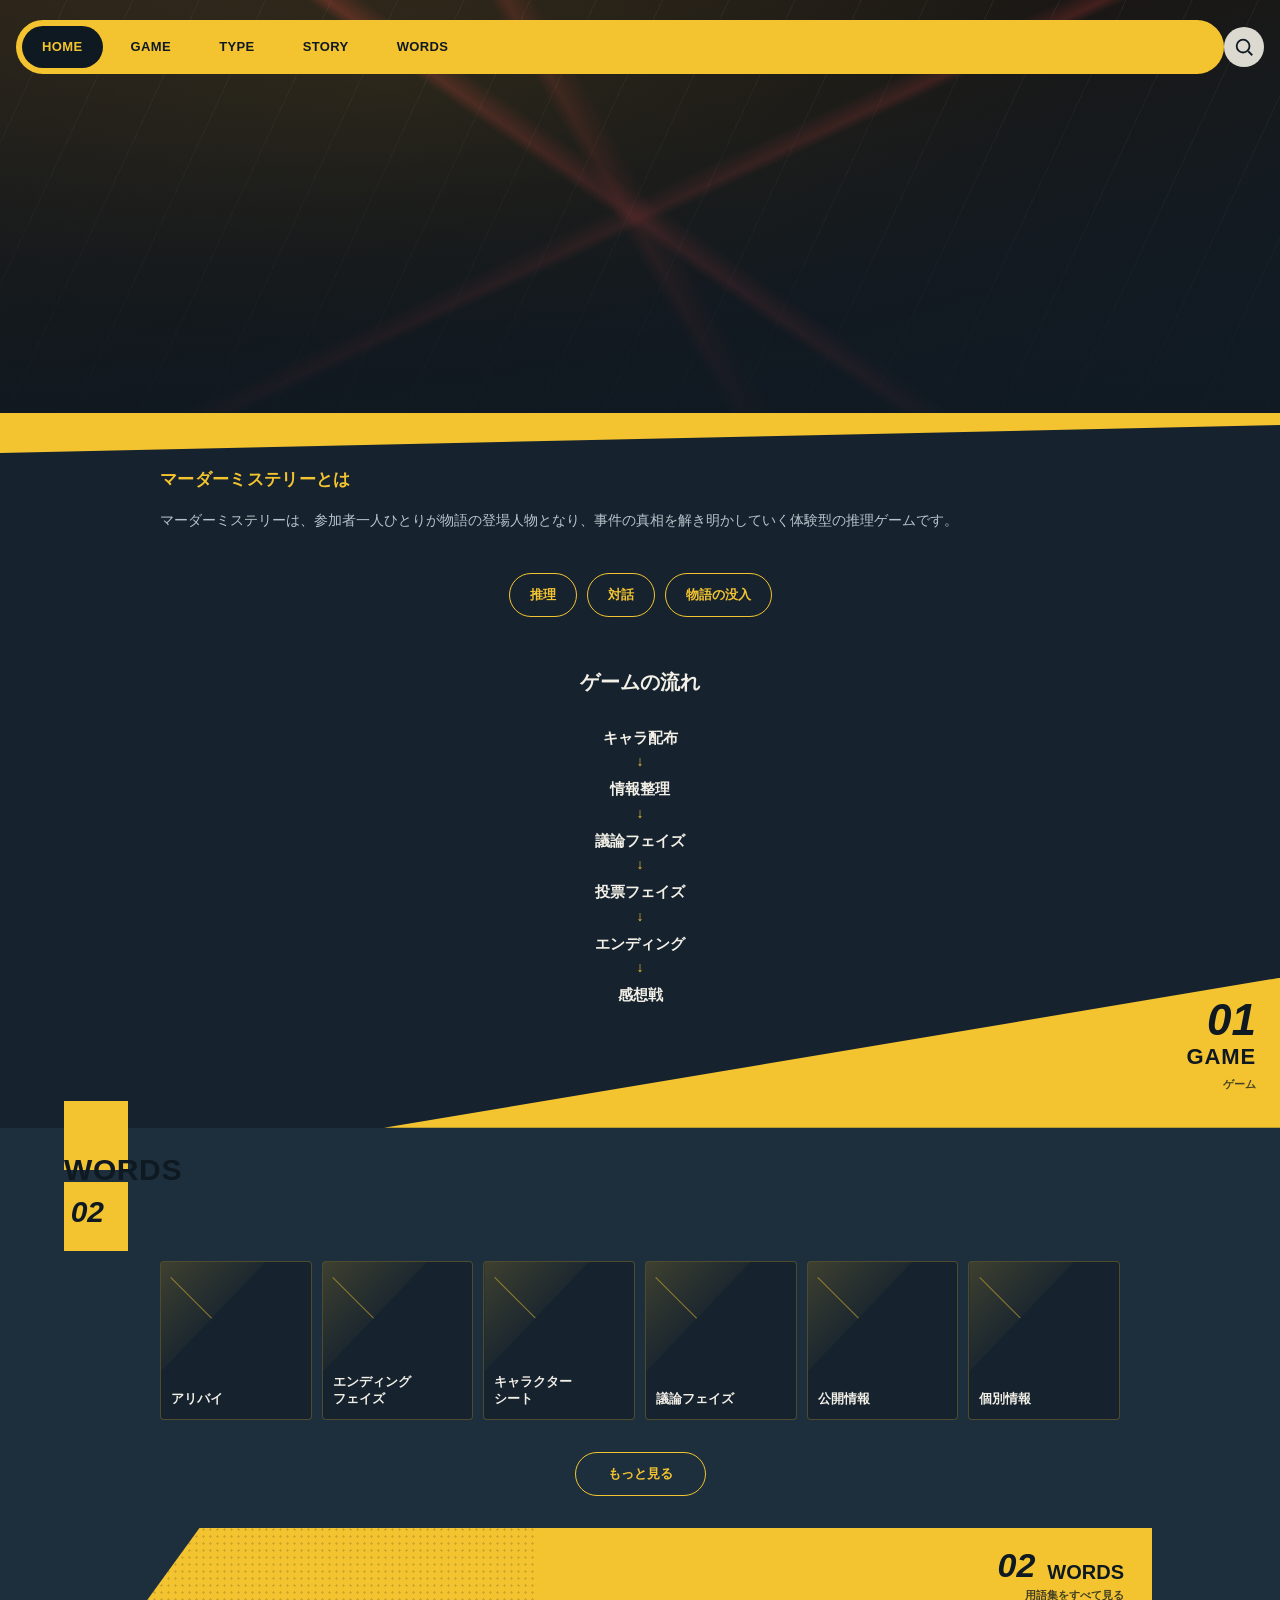
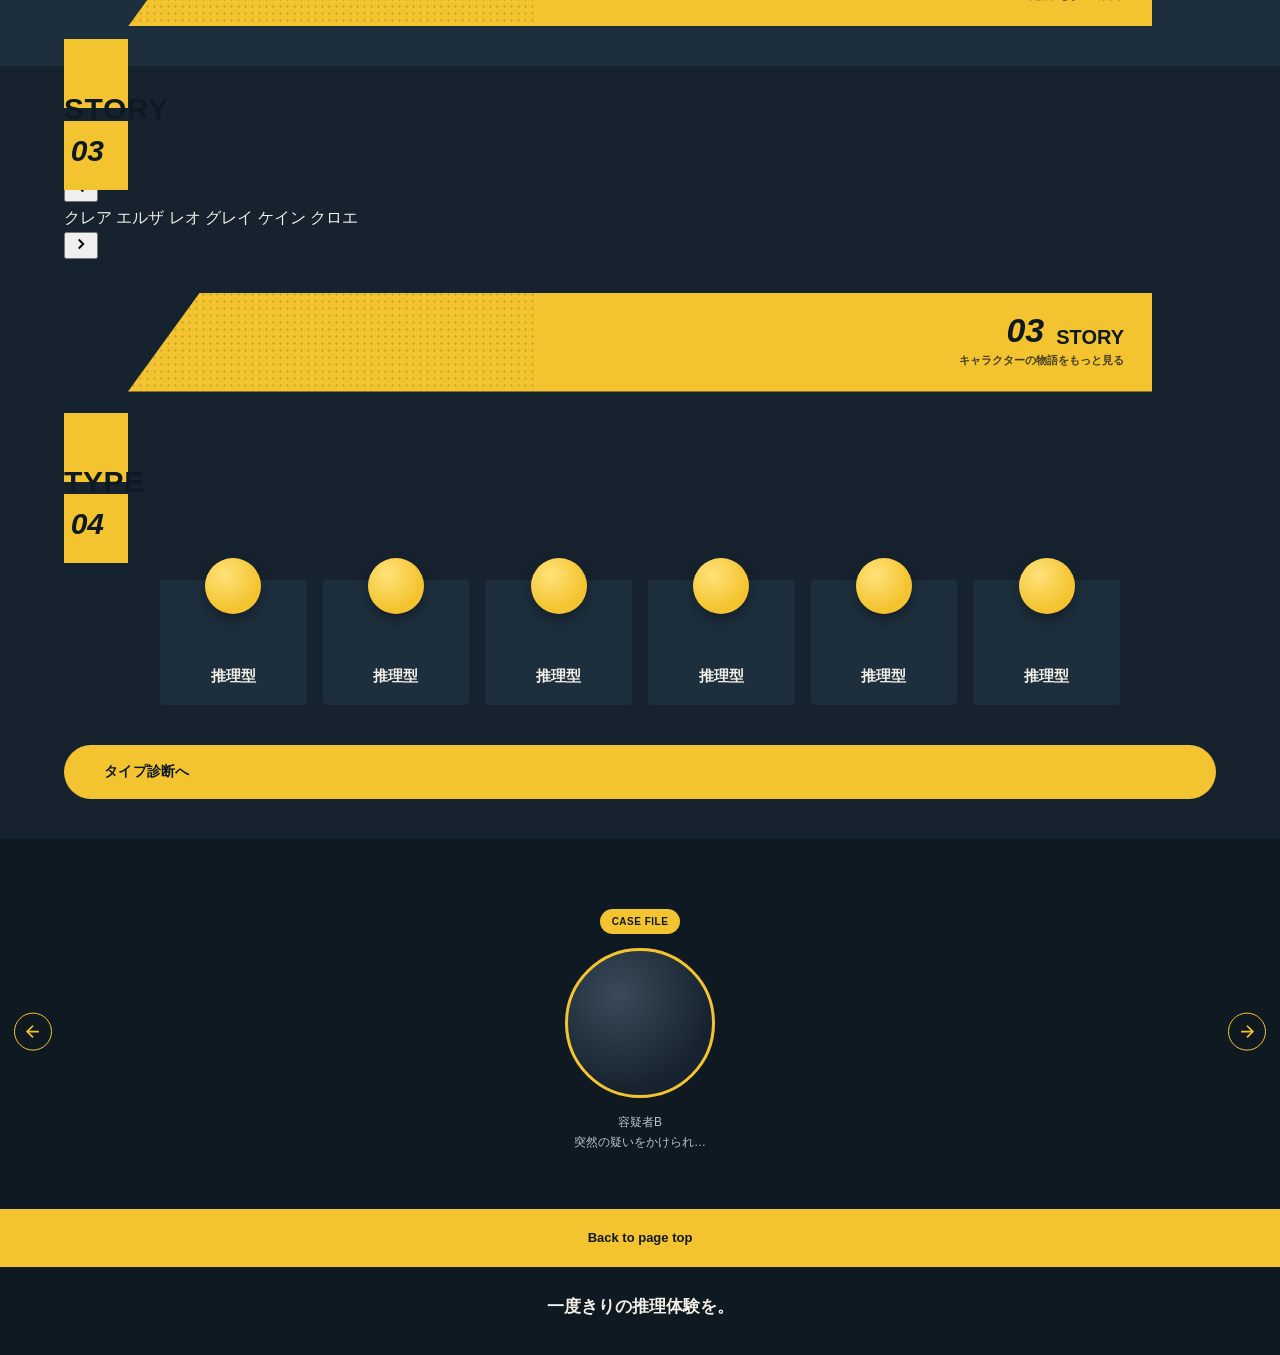
==== commit d3e15f95: "Update index.html" ====
--- a/index.html
+++ b/index.html
@@ -88,11 +88,11 @@
 
 <!-- ===== WORDS SECTION ===== -->
 <section class="words" id="words">
-  <div class="section-heading reveal">
+  <a class="section-heading reveal" href="words.html">
     <span class="section-heading__main">WORDS</span>
     <span class="section-heading__sub">用語解説</span>
     <span class="section-heading__number">02</span>
-  </div>
+  </a>
 
   <div class="term-grid reveal" id="termGrid">
     <a class="term-card" href="words.html?term=alibi">
@@ -146,33 +146,51 @@
 
 <!-- ===== STORY SECTION ===== -->
 <section class="story" id="story">
-  <div class="section-heading reveal">
+  <a class="section-heading reveal" href="story.html">
     <span class="section-heading__main">STORY</span>
     <span class="section-heading__sub">キャラ紹介</span>
     <span class="section-heading__number">03</span>
-  </div>
-
-  <div class="story-preview reveal">
-    <a class="story-preview__card" href="story.html">
-      <span class="story-preview__portrait"><svg viewBox="0 0 24 24"><path d="M12 2a5 5 0 015 5c0 2.4-1.6 4.4-3.8 4.9 3.6.7 6.3 3.4 6.8 6.9.1.7-.4 1.2-1.1 1.2H7.1c-.7 0-1.2-.5-1.1-1.2.5-3.5 3.2-6.2 6.8-6.9C10.6 11.4 9 9.4 9 7a5 5 0 013-4.6z"/></svg></span>
-      <span class="story-preview__name">クレア</span>
-    </a>
-    <a class="story-preview__card" href="story.html">
-      <span class="story-preview__portrait"><svg viewBox="0 0 24 24"><path d="M12 2a5 5 0 015 5c0 2.4-1.6 4.4-3.8 4.9 3.6.7 6.3 3.4 6.8 6.9.1.7-.4 1.2-1.1 1.2H7.1c-.7 0-1.2-.5-1.1-1.2.5-3.5 3.2-6.2 6.8-6.9C10.6 11.4 9 9.4 9 7a5 5 0 013-4.6z"/></svg></span>
-      <span class="story-preview__name">エルザ</span>
-    </a>
-    <a class="story-preview__card" href="story.html">
-      <span class="story-preview__portrait"><svg viewBox="0 0 24 24"><path d="M12 2a5 5 0 015 5c0 2.4-1.6 4.4-3.8 4.9 3.6.7 6.3 3.4 6.8 6.9.1.7-.4 1.2-1.1 1.2H7.1c-.7 0-1.2-.5-1.1-1.2.5-3.5 3.2-6.2 6.8-6.9C10.6 11.4 9 9.4 9 7a5 5 0 013-4.6z"/></svg></span>
-      <span class="story-preview__name">レオ</span>
-    </a>
-    <a class="story-preview__card" href="story.html">
-      <span class="story-preview__portrait"><svg viewBox="0 0 24 24"><path d="M12 2a5 5 0 015 5c0 2.4-1.6 4.4-3.8 4.9 3.6.7 6.3 3.4 6.8 6.9.1.7-.4 1.2-1.1 1.2H7.1c-.7 0-1.2-.5-1.1-1.2.5-3.5 3.2-6.2 6.8-6.9C10.6 11.4 9 9.4 9 7a5 5 0 013-4.6z"/></svg></span>
-      <span class="story-preview__name">グレイ</span>
-    </a>
-    <a class="story-preview__card" href="story.html">
-      <span class="story-preview__portrait"><svg viewBox="0 0 24 24"><path d="M12 2a5 5 0 015 5c0 2.4-1.6 4.4-3.8 4.9 3.6.7 6.3 3.4 6.8 6.9.1.7-.4 1.2-1.1 1.2H7.1c-.7 0-1.2-.5-1.1-1.2.5-3.5 3.2-6.2 6.8-6.9C10.6 11.4 9 9.4 9 7a5 5 0 013-4.6z"/></svg></span>
-      <span class="story-preview__name">ケイン</span>
-    </a>
+  </a>
+
+  <div class="story-carousel reveal">
+    <button class="story-carousel__arrow story-carousel__arrow--prev" id="homeStoryPrev" aria-label="前のキャラクター">
+      <svg viewBox="0 0 24 24" width="18" height="18" fill="none" stroke="currentColor" stroke-width="2.5">
+        <polyline points="15 18 9 12 15 6"></polyline>
+      </svg>
+    </button>
+
+    <div class="story-carousel__track" id="homeStoryTrack">
+      <a class="story-carousel__thumb is-active" href="story.html?char=0">
+        <span class="story-carousel__face"></span>
+        <span class="story-carousel__name">クレア</span>
+      </a>
+      <a class="story-carousel__thumb" href="story.html?char=1">
+        <span class="story-carousel__face"></span>
+        <span class="story-carousel__name">エルザ</span>
+      </a>
+      <a class="story-carousel__thumb" href="story.html?char=2">
+        <span class="story-carousel__face"></span>
+        <span class="story-carousel__name">レオ</span>
+      </a>
+      <a class="story-carousel__thumb" href="story.html?char=3">
+        <span class="story-carousel__face"></span>
+        <span class="story-carousel__name">グレイ</span>
+      </a>
+      <a class="story-carousel__thumb" href="story.html?char=4">
+        <span class="story-carousel__face"></span>
+        <span class="story-carousel__name">ケイン</span>
+      </a>
+      <a class="story-carousel__thumb" href="story.html?char=5">
+        <span class="story-carousel__face"></span>
+        <span class="story-carousel__name">クロエ</span>
+      </a>
+    </div>
+
+    <button class="story-carousel__arrow story-carousel__arrow--next" id="homeStoryNext" aria-label="次のキャラクター">
+      <svg viewBox="0 0 24 24" width="18" height="18" fill="none" stroke="currentColor" stroke-width="2.5">
+        <polyline points="9 18 15 12 9 6"></polyline>
+      </svg>
+    </button>
   </div>
 
   <a class="section-cta section-cta--story reveal" href="story.html">
@@ -184,11 +202,11 @@
 
 <!-- ===== TYPE SECTION ===== -->
 <section class="type" id="type">
-  <div class="section-heading reveal">
+  <a class="section-heading reveal" href="type.html">
     <span class="section-heading__main">TYPE</span>
     <span class="section-heading__sub">診断</span>
     <span class="section-heading__number">04</span>
-  </div>
+  </a>
 
   <div class="type-result-badge is-hidden reveal" id="typeResultBadge">
     <span class="type-result-badge__eyebrow">あなたの診断結果</span>
--- a/style.css
+++ b/style.css
@@ -88,24 +88,36 @@
 
 .navbar__list {
   display: flex;
-  gap: 8px;
+  gap: 4px;
   list-style: none;
   margin: 0;
-  padding: 6px;
+  padding: 5px;
   background: var(--yellow);
   border-radius: 999px;
+  flex: 1 1 auto;
+  min-width: 0;
 }
 
 .navbar__list a {
   display: block;
-  padding: 8px 14px;
-  font-size: 12px;
-  font-weight: 700;
-  letter-spacing: 0.03em;
+  padding: 7px 8px;
+  font-size: 10px;
+  font-weight: 700;
+  letter-spacing: 0;
   color: var(--navy-950);
   border-radius: 999px;
   white-space: nowrap;
   transition: background 0.2s ease;
+}
+
+@media (min-width: 400px) {
+  .navbar__list { gap: 6px; padding: 6px; }
+  .navbar__list a { padding: 8px 11px; font-size: 11px; letter-spacing: 0.01em; }
+}
+
+@media (min-width: 480px) {
+  .navbar__list { gap: 8px; }
+  .navbar__list a { padding: 8px 14px; font-size: 12px; letter-spacing: 0.03em; }
 }
 
 .navbar__list a:hover,
@@ -343,7 +355,8 @@
 .term-card:hover,
 .term-card:focus-visible {
   border-color: var(--yellow);
-  transform: translateY(-2px);
+  transform: translateY(-3px) scale(1.02);
+  box-shadow: 0 8px 18px rgba(0,0,0,0.3);
   outline: none;
 }
 
@@ -453,6 +466,16 @@
   justify-content: flex-end;
   padding-bottom: 16px;
   overflow: visible;
+  transition: transform 0.2s ease, box-shadow 0.2s ease;
+}
+
+.type-card:hover {
+  transform: translateY(-4px) scale(1.03);
+  box-shadow: 0 10px 24px rgba(0,0,0,0.35);
+}
+
+.type-card:hover .type-card__badge {
+  transform: scale(1.08) rotate(-4deg);
 }
 
 .type-card__badge {
@@ -463,6 +486,7 @@
   border-radius: 50%;
   background: radial-gradient(circle at 35% 30%, #ffe27a, var(--yellow) 65%);
   box-shadow: 0 6px 14px rgba(0,0,0,0.35);
+  transition: transform 0.2s ease;
 }
 
 .type-card__label {
@@ -723,20 +747,17 @@
   background:
     radial-gradient(circle at 50% 42%, #2a3441 0 34%, transparent 35%),
     conic-gradient(from 200deg, #f7e08a, #c99a2e 25%, #f7e08a 50%, #c99a2e 75%, #f7e08a 100%);
+  background-size: cover;
+  background-position: center;
   border: 2px solid #8a6a1f;
   display: flex;
   align-items: center;
   justify-content: center;
   position: relative;
 }
-
-.character-card__portrait svg {
-  width: 52%;
-  height: 52%;
-  fill: #1c2530;
-  position: relative;
-  z-index: 1;
-}
+/* ↑ ここに実際のキャラクター画像を使う場合は、
+   inline style や別クラスで background-image: url("...") を指定してください。
+   例: <div class="character-card__portrait" style="background-image:url('images/claire.jpg')"></div> */
 
 .character-card__plate {
   width: 100%;
@@ -803,6 +824,13 @@
   border-width: 7px 8px 7px 0;
   border-style: solid;
   border-color: transparent var(--navy-800) transparent transparent;
+}
+
+.quote-bubble--flip::before {
+  left: auto;
+  right: -7px;
+  border-width: 7px 0 7px 8px;
+  border-color: transparent transparent transparent var(--navy-800);
 }
 
 /* ---- phase03: 議論フェイズ（写真マソナリー） ---- */
@@ -1046,24 +1074,65 @@
 
 .story-detail__tabs {
   display: flex;
+  gap: 14px;
+  padding: 28px 20px 4px;
+  overflow-x: auto;
+  scrollbar-width: none;
+}
+.story-detail__tabs::-webkit-scrollbar { display: none; }
+
+.story-tab {
+  flex: 0 0 auto;
+  display: flex;
+  flex-direction: column;
+  align-items: center;
   gap: 8px;
-  padding: 24px 20px 0;
-  overflow-x: auto;
-}
-
-.story-tab {
-  flex: 1 0 56px;
-  height: 44px;
-  background: #d9d9d9;
+  width: 68px;
+  background: none;
   border: none;
-  clip-path: polygon(12% 0, 100% 0, 88% 100%, 0 100%);
-  opacity: 0.55;
-  transition: opacity 0.2s ease, background 0.2s ease;
+  padding: 0;
+  opacity: 0.6;
+  transition: opacity 0.25s ease, transform 0.25s ease;
+}
+
+.story-tab__avatar {
+  width: 56px;
+  height: 56px;
+  border-radius: 50%;
+  background:
+    radial-gradient(circle at 50% 42%, #2a3441 0 34%, transparent 35%),
+    conic-gradient(from 200deg, #f7e08a, #c99a2e 25%, #f7e08a 50%, #c99a2e 75%, #f7e08a 100%);
+  background-size: cover;
+  background-position: center;
+  border: 2px solid #8a6a1f;
+  transition: border-color 0.25s ease, box-shadow 0.25s ease, transform 0.25s ease;
+}
+
+.story-tab__name {
+  font-size: 11px;
+  font-weight: 700;
+  color: var(--ink);
+  white-space: nowrap;
+}
+
+.story-tab:hover,
+.story-tab:focus-visible {
+  opacity: 0.85;
+  outline: none;
 }
 
 .story-tab.is-active {
   opacity: 1;
-  background: var(--yellow);
+}
+
+.story-tab.is-active .story-tab__avatar {
+  border-color: var(--yellow);
+  box-shadow: 0 0 0 3px rgba(244,196,48,0.28), 0 6px 16px rgba(0,0,0,0.35);
+  transform: scale(1.08);
+}
+
+.story-tab.is-active .story-tab__name {
+  color: var(--yellow);
 }
 
 /* =========================================================
@@ -1263,10 +1332,12 @@
   .story-detail__tabs {
     max-width: 480px;
     margin: 0 auto;
-    padding: 28px 5vw 0;
-    overflow: visible;
+    padding: 32px 5vw 4px;
+    gap: 18px;
   }
-  .story-tab { height: 52px; }
+  .story-tab { width: 76px; }
+  .story-tab__avatar { width: 66px; height: 66px; }
+  .story-tab__name { font-size: 12px; }
 
   /* ---- WORDS 詳細ページ ---- */
   .word-detail { padding: 56px 0 72px; }
@@ -1369,3 +1440,199 @@
 @media (prefers-reduced-motion: reduce) {
   .nav-overlay { transition: none; }
 }
+
+/* =========================================================
+   共通：GAME風の凝ったセクションCTA（WORDS / STORY 末尾）
+   ========================================================= */
+.section-cta {
+  position: relative;
+  display: flex;
+  flex-wrap: wrap;
+  align-items: flex-end;
+  justify-content: flex-end;
+  column-gap: 12px;
+  margin: 28px 24px 0;
+  padding: 16px 22px 18px;
+  background: var(--yellow);
+  color: var(--navy-950);
+  clip-path: polygon(7% 0, 100% 0, 100% 100%, 0 100%);
+  transition: transform 0.2s ease, filter 0.2s ease;
+  overflow: hidden;
+}
+
+.section-cta::before {
+  content: "";
+  position: absolute;
+  top: -30%;
+  left: -6%;
+  width: 46%;
+  height: 160%;
+  background-image: radial-gradient(rgba(15,25,34,0.16) 1.4px, transparent 1.4px);
+  background-size: 7px 7px;
+  pointer-events: none;
+}
+
+.section-cta > * {
+  position: relative;
+}
+
+.section-cta:hover,
+.section-cta:focus-visible {
+  transform: translateY(-2px);
+  filter: brightness(1.06);
+  outline: none;
+}
+
+.section-cta__number {
+  font-size: 28px;
+  font-weight: 900;
+  font-style: italic;
+  line-height: 1;
+}
+
+.section-cta__label {
+  font-size: 17px;
+  font-weight: 900;
+  line-height: 1;
+}
+
+.section-cta__sublabel {
+  flex-basis: 100%;
+  text-align: right;
+  font-size: 11px;
+  font-weight: 700;
+  opacity: 0.78;
+  margin-top: 4px;
+}
+
+/* =========================================================
+   STORYセクション：キャラクタープレビュー（HOME）
+   ========================================================= */
+.story-preview {
+  display: flex;
+  gap: 16px;
+  padding: 22px 24px 4px;
+  overflow-x: auto;
+  scrollbar-width: none;
+}
+.story-preview::-webkit-scrollbar { display: none; }
+
+.story-preview__card {
+  flex: 0 0 auto;
+  display: flex;
+  flex-direction: column;
+  align-items: center;
+  gap: 8px;
+  width: 72px;
+  transition: transform 0.2s ease;
+}
+
+.story-preview__card:hover,
+.story-preview__card:focus-visible {
+  transform: translateY(-3px);
+  outline: none;
+}
+
+.story-preview__portrait {
+  width: 64px;
+  height: 64px;
+  border-radius: 50%;
+  background:
+    radial-gradient(circle at 50% 42%, #2a3441 0 34%, transparent 35%),
+    conic-gradient(from 200deg, #f7e08a, #c99a2e 25%, #f7e08a 50%, #c99a2e 75%, #f7e08a 100%);
+  border: 2px solid #8a6a1f;
+  display: flex;
+  align-items: center;
+  justify-content: center;
+}
+
+.story-preview__portrait svg {
+  width: 50%;
+  height: 50%;
+  fill: #1c2530;
+}
+
+.story-preview__name {
+  font-size: 11px;
+  font-weight: 700;
+  color: var(--ink);
+  white-space: nowrap;
+}
+
+@media (min-width: 1024px) {
+  .section-cta { margin: 32px 5vw 0; padding: 20px 28px 22px; }
+  .section-cta__number { font-size: 34px; }
+  .section-cta__label { font-size: 20px; }
+  .story-preview { padding: 26px 5vw 4px; gap: 22px; }
+  .story-preview__card { width: 84px; }
+  .story-preview__portrait { width: 76px; height: 76px; }
+  .story-preview__name { font-size: 12.5px; }
+}
+
+/* =========================================================
+   HOME：タイプ診断結果バッジ（type.html の結果を反映）
+   ========================================================= */
+.type-result-badge {
+  display: flex;
+  flex-direction: column;
+  align-items: center;
+  gap: 6px;
+  margin: 4px 24px 24px;
+  padding: 16px 20px;
+  background: var(--navy-800);
+  border: 1.5px solid var(--yellow);
+  border-radius: var(--radius);
+  text-align: center;
+}
+
+.type-result-badge.is-hidden { display: none; }
+
+.type-result-badge__eyebrow {
+  font-size: 11px;
+  font-weight: 700;
+  letter-spacing: 0.08em;
+  color: var(--ink-dim);
+}
+
+.type-result-badge__label {
+  font-size: 22px;
+  font-weight: 900;
+  color: var(--yellow);
+}
+
+@media (min-width: 1024px) {
+  .type-result-badge { margin: 4px 5vw 28px; padding: 20px 24px; }
+  .type-result-badge__label { font-size: 26px; }
+}
+
+/* =========================================================
+   TYPE診断：進捗ゲージ
+   ========================================================= */
+.quiz-progress-wrap {
+  margin-bottom: 28px;
+}
+
+.quiz-progress-bar {
+  width: 100%;
+  height: 8px;
+  background: var(--navy-700);
+  border-radius: 999px;
+  overflow: hidden;
+  border: 1px solid rgba(244,196,48,0.25);
+}
+
+.quiz-progress-bar__fill {
+  height: 100%;
+  width: 10%;
+  background: linear-gradient(90deg, var(--yellow-dim), var(--yellow));
+  border-radius: 999px;
+  transition: width 0.35s cubic-bezier(.3,.8,.4,1);
+}
+
+.quiz-progress {
+  margin: 8px 0 0;
+  text-align: right;
+  font-size: 12px;
+  font-weight: 700;
+  color: var(--ink-dim);
+}
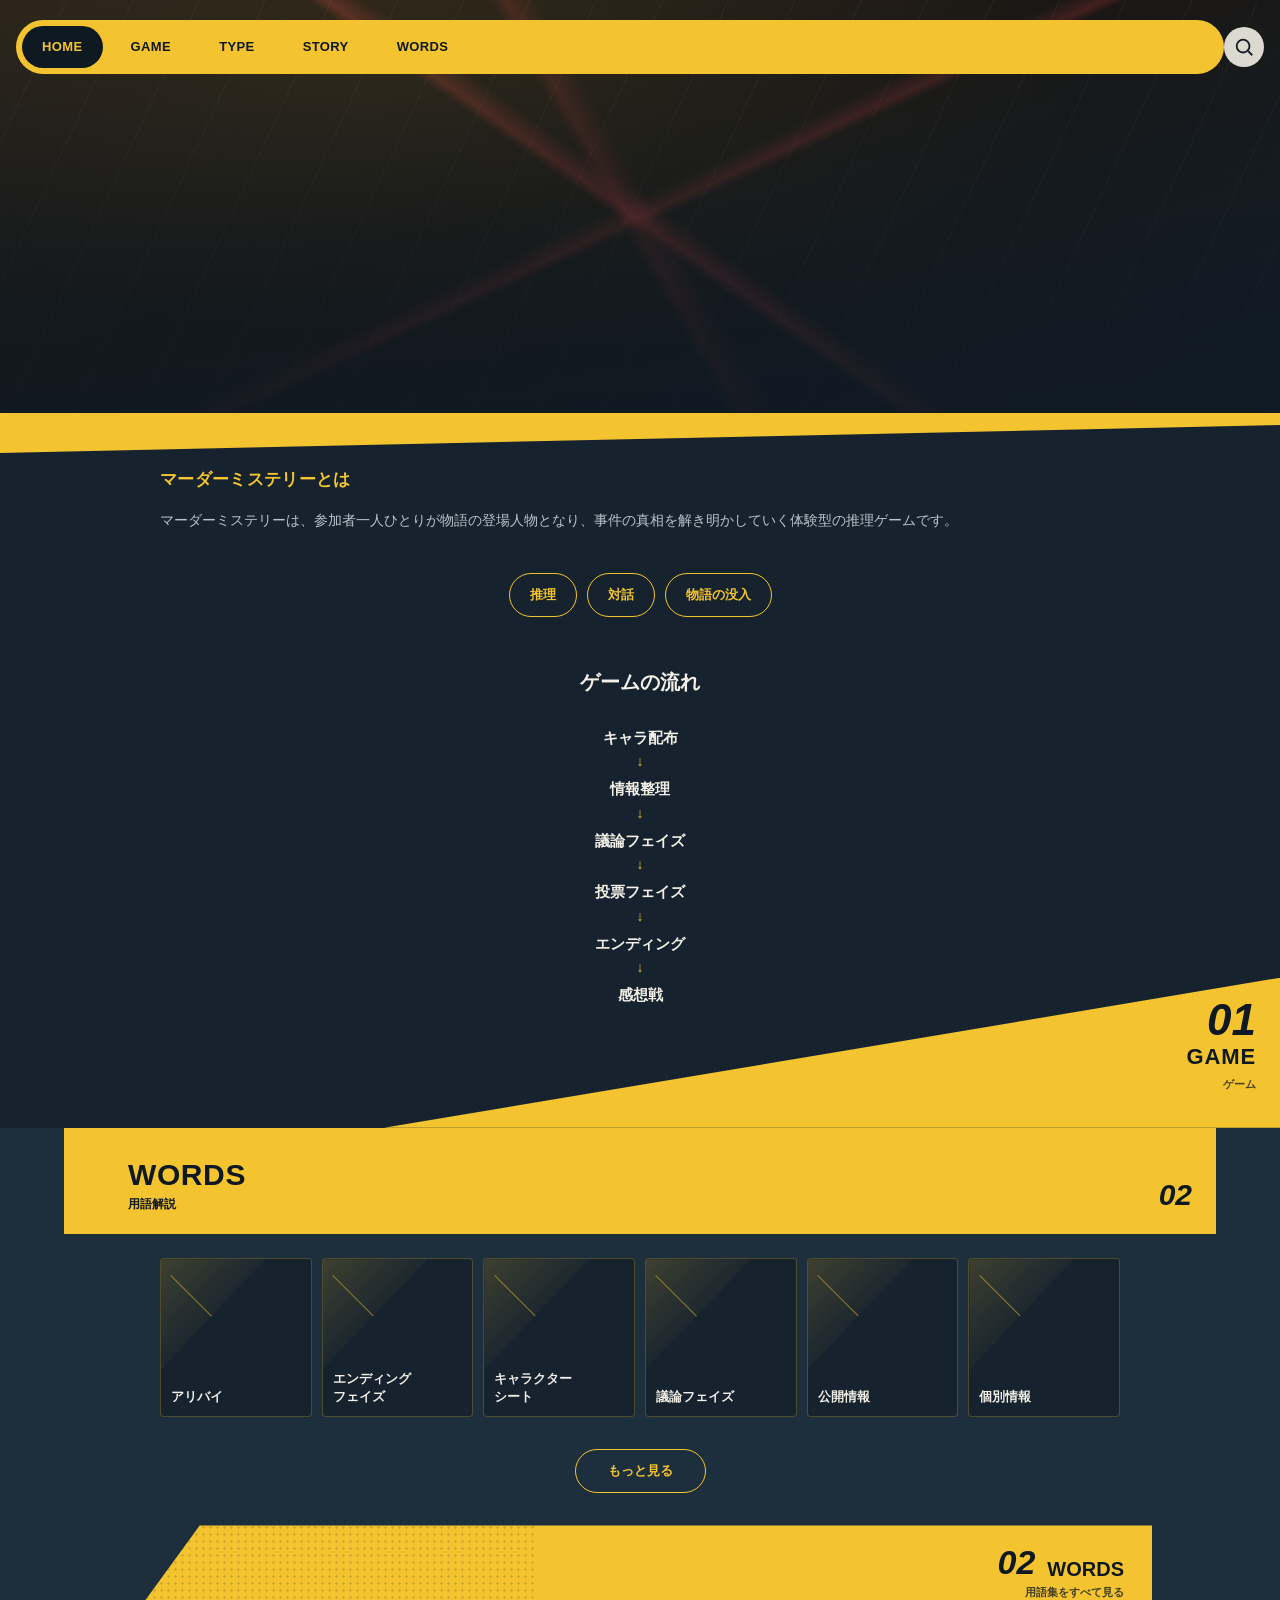
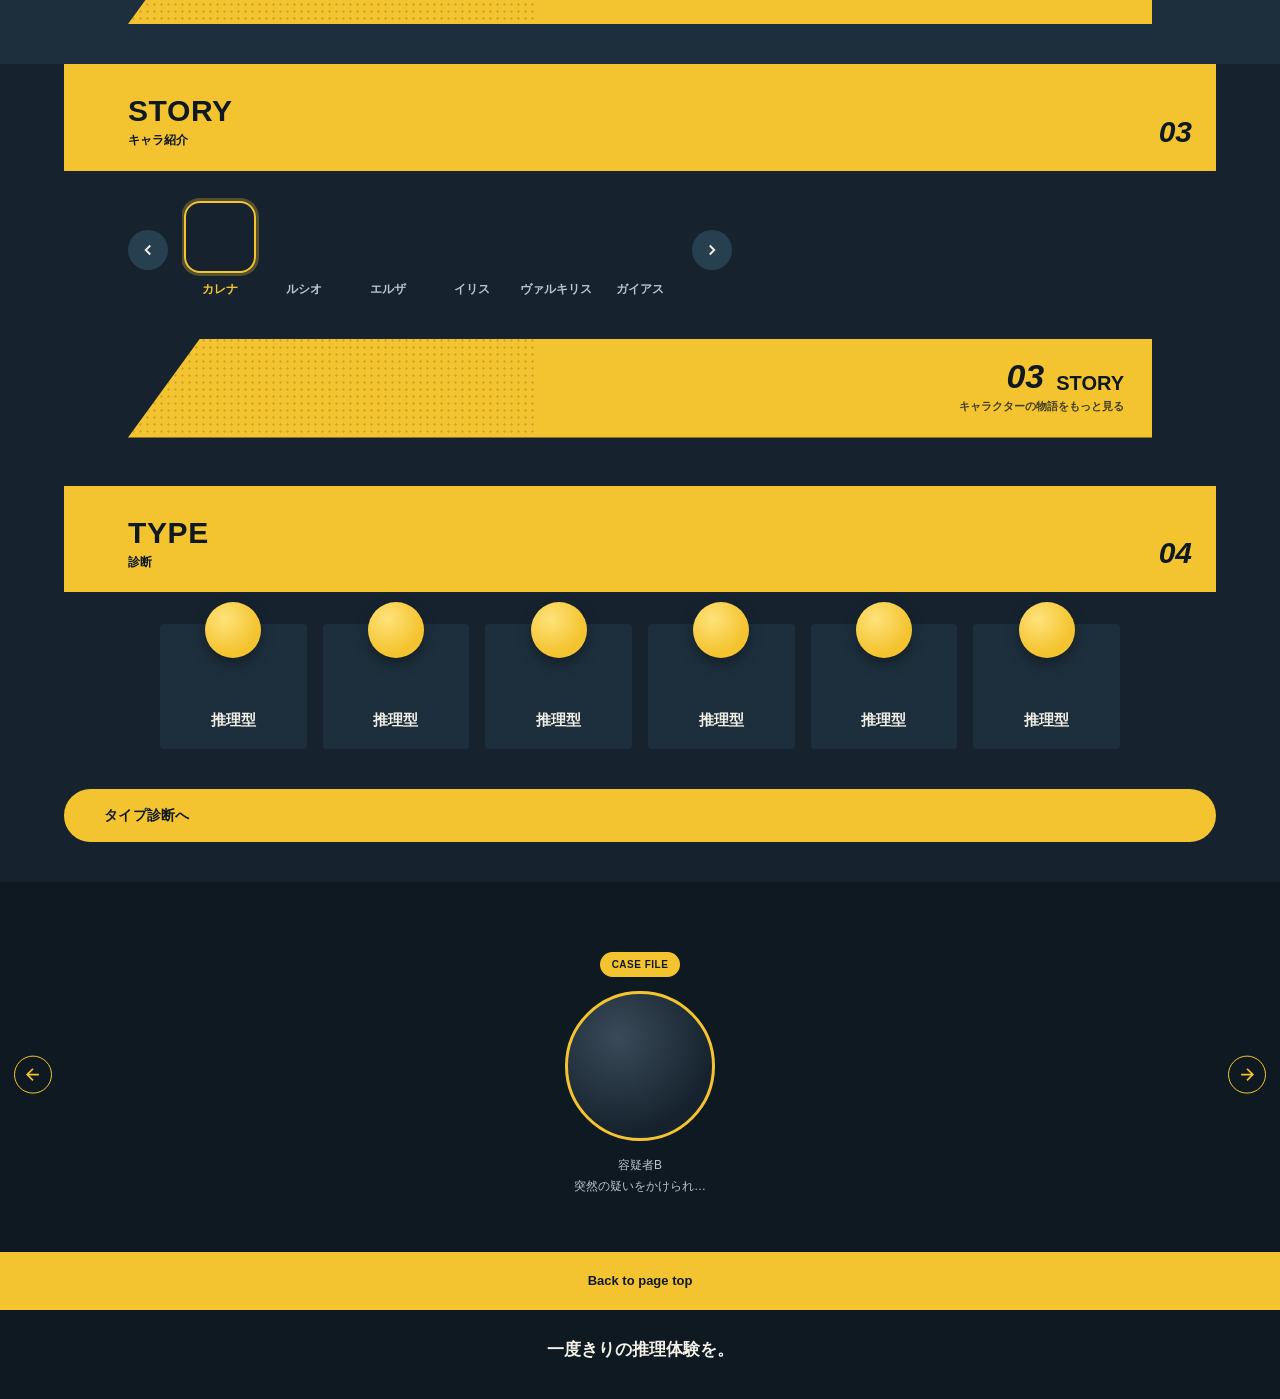
==== commit d6c6a8de: "Update index.html" ====
--- a/index.html
+++ b/index.html
@@ -161,28 +161,28 @@
 
     <div class="story-carousel__track" id="homeStoryTrack">
       <a class="story-carousel__thumb is-active" href="story.html?char=0">
-        <span class="story-carousel__face"></span>
-        <span class="story-carousel__name">クレア</span>
+        <span class="story-carousel__face" style="background-image:url('images/karena.jpg')"></span>
+        <span class="story-carousel__name">カレナ</span>
       </a>
       <a class="story-carousel__thumb" href="story.html?char=1">
-        <span class="story-carousel__face"></span>
+        <span class="story-carousel__face" style="background-image:url('images/lucio.jpg')"></span>
+        <span class="story-carousel__name">ルシオ</span>
+      </a>
+      <a class="story-carousel__thumb" href="story.html?char=2">
+        <span class="story-carousel__face" style="background-image:url('images/elsa.jpg')"></span>
         <span class="story-carousel__name">エルザ</span>
       </a>
-      <a class="story-carousel__thumb" href="story.html?char=2">
-        <span class="story-carousel__face"></span>
-        <span class="story-carousel__name">レオ</span>
-      </a>
       <a class="story-carousel__thumb" href="story.html?char=3">
-        <span class="story-carousel__face"></span>
-        <span class="story-carousel__name">グレイ</span>
+        <span class="story-carousel__face" style="background-image:url('images/iris.jpg')"></span>
+        <span class="story-carousel__name">イリス</span>
       </a>
       <a class="story-carousel__thumb" href="story.html?char=4">
-        <span class="story-carousel__face"></span>
-        <span class="story-carousel__name">ケイン</span>
+        <span class="story-carousel__face" style="background-image:url('images/valkyris.jpg')"></span>
+        <span class="story-carousel__name">ヴァルキリス</span>
       </a>
       <a class="story-carousel__thumb" href="story.html?char=5">
-        <span class="story-carousel__face"></span>
-        <span class="story-carousel__name">クロエ</span>
+        <span class="story-carousel__face" style="background-image:url('images/gaias.jpg')"></span>
+        <span class="story-carousel__name">ガイアス</span>
       </a>
     </div>
 
--- a/style.css
+++ b/style.css
@@ -84,6 +84,56 @@
   display: flex;
   align-items: center;
   justify-content: space-between;
+  transition: top 0.25s ease, left 0.25s ease, right 0.25s ease,
+              padding 0.25s ease, background 0.25s ease, box-shadow 0.25s ease;
+}
+
+/* ---- スクロール追従（コンパクト）ナビ ---- */
+body.nav-compact .navbar {
+  position: fixed;
+  top: 0;
+  left: 0;
+  right: 0;
+  z-index: 150;
+  padding: 8px 12px;
+  background: rgba(15, 25, 34, 0.88);
+  backdrop-filter: blur(10px);
+  -webkit-backdrop-filter: blur(10px);
+  box-shadow: 0 4px 18px rgba(0, 0, 0, 0.35);
+}
+
+body.nav-compact .navbar__list {
+  padding: 4px;
+}
+
+body.nav-compact .navbar__list a {
+  padding: 6px 8px;
+  font-size: 9.5px;
+}
+
+body.nav-compact .navbar__search {
+  width: 32px;
+  height: 32px;
+}
+
+body.nav-compact .navbar__search svg {
+  width: 18px;
+  height: 18px;
+}
+
+/* page-header はナビが fixed になっても高さが潰れないよう最低高さを確保 */
+.page-header {
+  min-height: 78px;
+}
+
+@media (min-width: 400px) {
+  body.nav-compact .navbar__list a { padding: 7px 10px; font-size: 10.5px; }
+}
+
+@media (min-width: 1024px) {
+  body.nav-compact .navbar { padding: 10px 5vw; }
+  body.nav-compact .navbar__list a { padding: 8px 16px; font-size: 12px; }
+  body.nav-compact .navbar__search { width: 36px; height: 36px; }
 }
 
 .navbar__list {
@@ -295,9 +345,18 @@
 --------------------------------------------------------- */
 .section-heading {
   position: relative;
+  display: block;
   padding: 32px 24px 20px;
   background: var(--yellow);
   color: var(--navy-950);
+  transition: filter 0.2s ease, transform 0.2s ease;
+}
+
+.section-heading:hover,
+.section-heading:focus-visible {
+  filter: brightness(1.05);
+  transform: translateY(-1px);
+  outline: none;
 }
 
 .section-heading__main {
@@ -1636,3 +1695,93 @@
   font-weight: 700;
   color: var(--ink-dim);
 }
+
+/* =========================================================
+   HOME：STORY キャラクターセレクター（ZZZ風カルーセル）
+   ========================================================= */
+.story-carousel {
+  display: flex;
+  align-items: center;
+  gap: 8px;
+  padding: 22px 16px 4px;
+}
+
+.story-carousel__track {
+  display: flex;
+  gap: 12px;
+  overflow-x: auto;
+  scroll-snap-type: x proximity;
+  scrollbar-width: none;
+  padding: 4px 2px;
+}
+.story-carousel__track::-webkit-scrollbar { display: none; }
+
+.story-carousel__thumb {
+  flex: 0 0 auto;
+  display: flex;
+  flex-direction: column;
+  align-items: center;
+  gap: 6px;
+  scroll-snap-align: start;
+}
+
+.story-carousel__face {
+  width: 60px;
+  height: 60px;
+  border-radius: 14px;
+  background:
+    radial-gradient(circle at 50% 38%, #2a3441 0 32%, transparent 33%),
+    conic-gradient(from 200deg, #f7e08a, #c99a2e 25%, #f7e08a 50%, #c99a2e 75%, #f7e08a 100%);
+  background-size: cover;
+  background-position: center;
+  border: 2px solid transparent;
+  transition: border-color 0.2s ease, transform 0.2s ease, box-shadow 0.2s ease;
+}
+
+.story-carousel__name {
+  font-size: 10.5px;
+  font-weight: 700;
+  color: var(--ink-dim);
+  white-space: nowrap;
+  transition: color 0.2s ease;
+}
+
+.story-carousel__thumb:hover .story-carousel__face {
+  transform: translateY(-2px);
+}
+
+.story-carousel__thumb.is-active .story-carousel__face {
+  border-color: var(--yellow);
+  box-shadow: 0 0 0 3px rgba(244,196,48,0.28);
+}
+
+.story-carousel__thumb.is-active .story-carousel__name {
+  color: var(--yellow);
+}
+
+.story-carousel__arrow {
+  flex-shrink: 0;
+  width: 34px;
+  height: 34px;
+  border-radius: 50%;
+  border: none;
+  background: var(--navy-700);
+  color: var(--ink);
+  display: flex;
+  align-items: center;
+  justify-content: center;
+  transition: background 0.2s ease, color 0.2s ease, transform 0.15s ease;
+}
+
+.story-carousel__arrow:hover {
+  background: var(--yellow);
+  color: var(--navy-950);
+  transform: scale(1.06);
+}
+
+@media (min-width: 1024px) {
+  .story-carousel { padding: 26px 5vw 4px; gap: 14px; }
+  .story-carousel__face { width: 72px; height: 72px; border-radius: 16px; }
+  .story-carousel__name { font-size: 12px; }
+  .story-carousel__arrow { width: 40px; height: 40px; }
+}
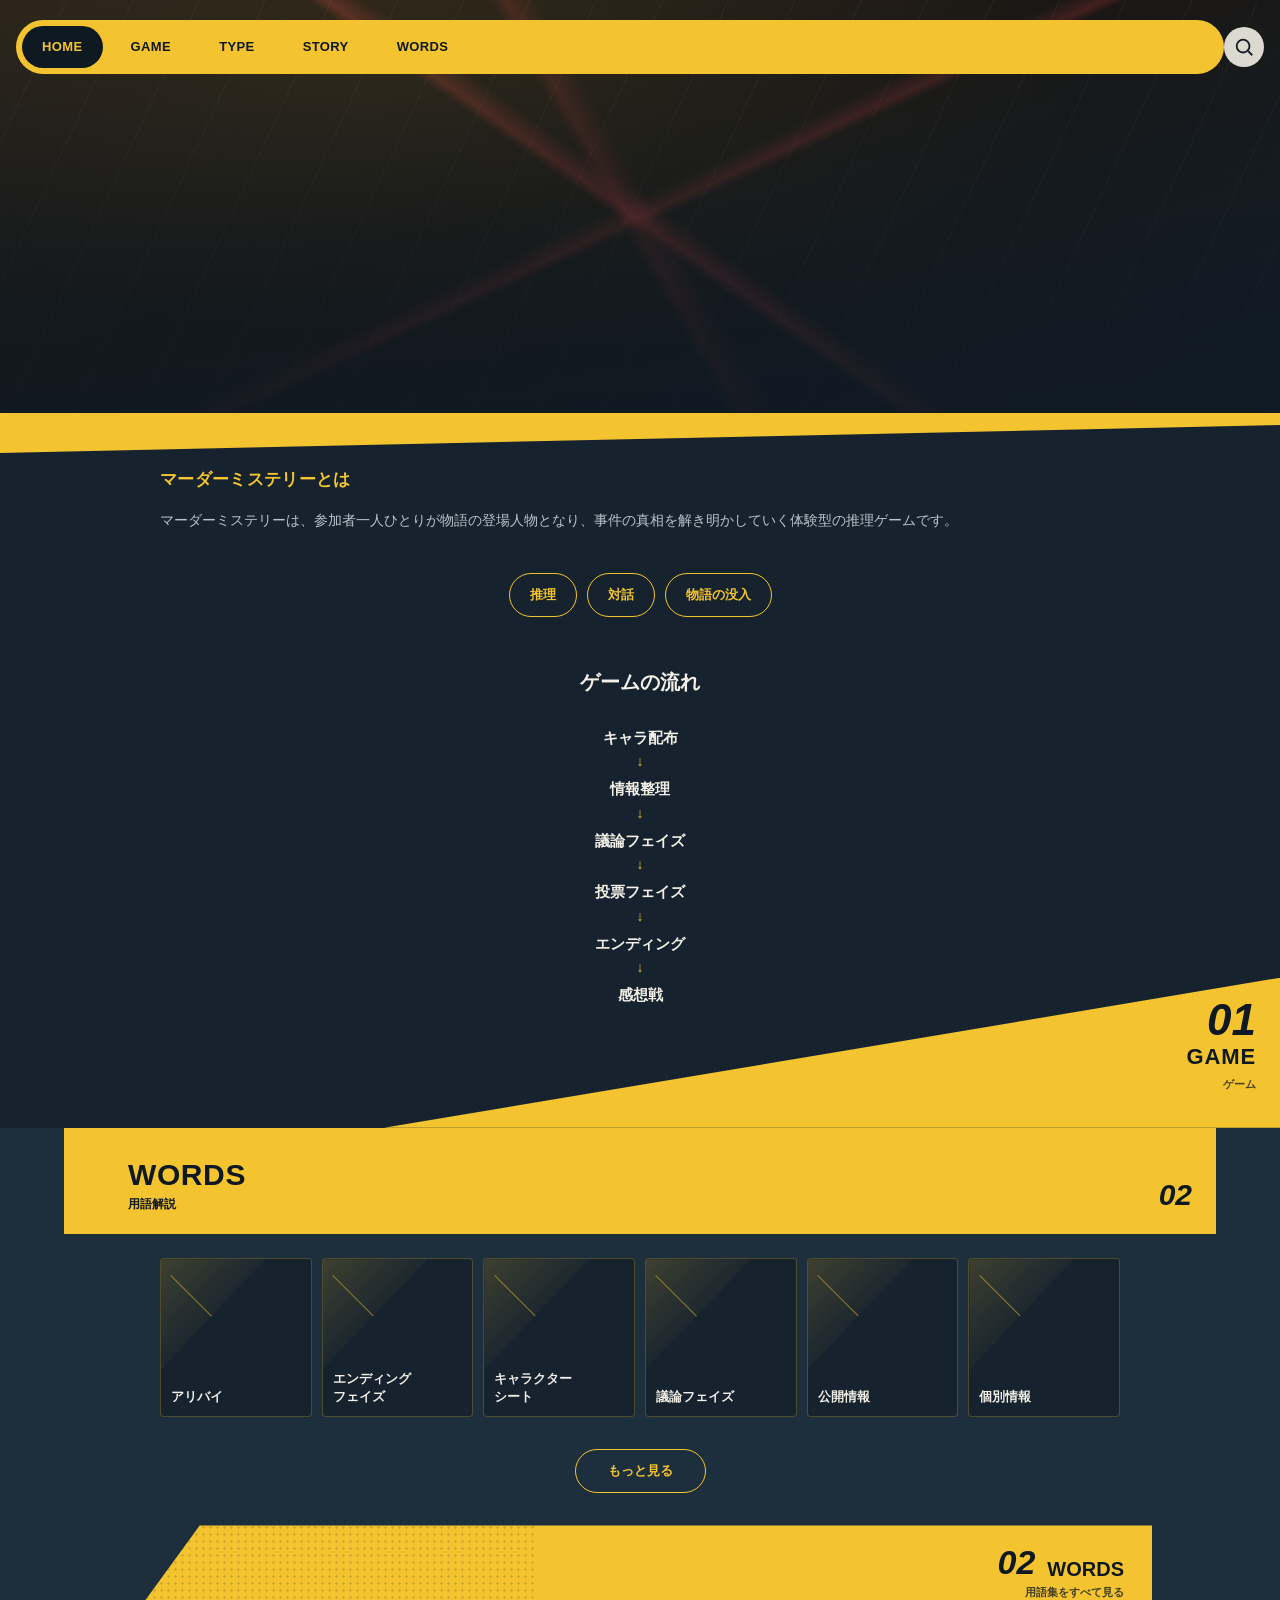
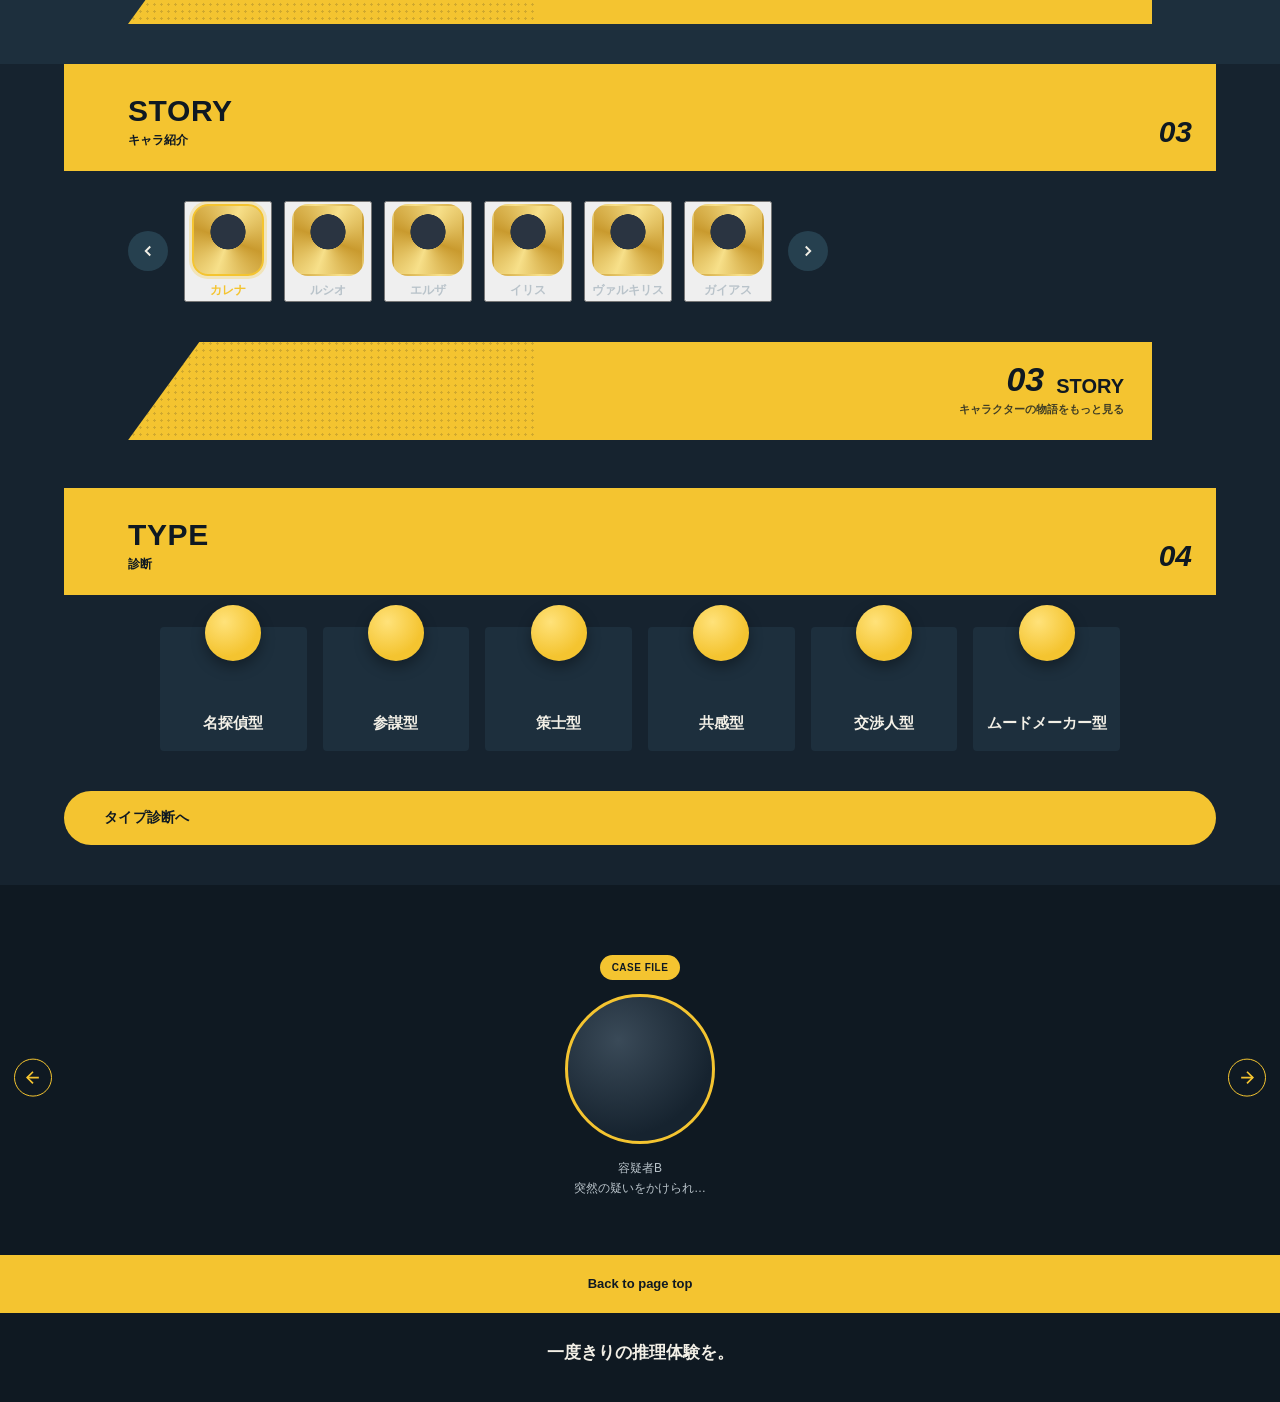
==== commit c051118a: "Update index.html" ====
--- a/index.html
+++ b/index.html
@@ -133,6 +133,30 @@
       <span class="term-card__corner"></span>
       <span class="term-card__label">投票フェイズ</span>
     </a>
+    <a class="term-card is-hidden" href="words.html?term=suspect">
+      <span class="term-card__corner"></span>
+      <span class="term-card__label">容疑者</span>
+    </a>
+    <a class="term-card is-hidden" href="words.html?term=motive">
+      <span class="term-card__corner"></span>
+      <span class="term-card__label">動機</span>
+    </a>
+    <a class="term-card is-hidden" href="words.html?term=murder-weapon">
+      <span class="term-card__corner"></span>
+      <span class="term-card__label">凶器</span>
+    </a>
+    <a class="term-card is-hidden" href="words.html?term=timeline">
+      <span class="term-card__corner"></span>
+      <span class="term-card__label">タイムライン</span>
+    </a>
+    <a class="term-card is-hidden" href="words.html?term=majority-vote">
+      <span class="term-card__corner"></span>
+      <span class="term-card__label">多数決</span>
+    </a>
+    <a class="term-card is-hidden" href="words.html?term=spoiler">
+      <span class="term-card__corner"></span>
+      <span class="term-card__label">ネタバレ</span>
+    </a>
   </div>
 
   <button class="btn-more" id="btnMore">もっと見る</button>
@@ -152,48 +176,53 @@
     <span class="section-heading__number">03</span>
   </a>
 
-  <div class="story-carousel reveal">
-    <button class="story-carousel__arrow story-carousel__arrow--prev" id="homeStoryPrev" aria-label="前のキャラクター">
-      <svg viewBox="0 0 24 24" width="18" height="18" fill="none" stroke="currentColor" stroke-width="2.5">
-        <polyline points="15 18 9 12 15 6"></polyline>
-      </svg>
-    </button>
-
-    <div class="story-carousel__track" id="homeStoryTrack">
-      <a class="story-carousel__thumb is-active" href="story.html?char=0">
-        <span class="story-carousel__face" style="background-image:url('images/karena.jpg')"></span>
-        <span class="story-carousel__name">カレナ</span>
-      </a>
-      <a class="story-carousel__thumb" href="story.html?char=1">
-        <span class="story-carousel__face" style="background-image:url('images/lucio.jpg')"></span>
-        <span class="story-carousel__name">ルシオ</span>
-      </a>
-      <a class="story-carousel__thumb" href="story.html?char=2">
-        <span class="story-carousel__face" style="background-image:url('images/elsa.jpg')"></span>
-        <span class="story-carousel__name">エルザ</span>
-      </a>
-      <a class="story-carousel__thumb" href="story.html?char=3">
-        <span class="story-carousel__face" style="background-image:url('images/iris.jpg')"></span>
-        <span class="story-carousel__name">イリス</span>
-      </a>
-      <a class="story-carousel__thumb" href="story.html?char=4">
-        <span class="story-carousel__face" style="background-image:url('images/valkyris.jpg')"></span>
-        <span class="story-carousel__name">ヴァルキリス</span>
-      </a>
-      <a class="story-carousel__thumb" href="story.html?char=5">
-        <span class="story-carousel__face" style="background-image:url('images/gaias.jpg')"></span>
-        <span class="story-carousel__name">ガイアス</span>
-      </a>
-    </div>
-
-    <button class="story-carousel__arrow story-carousel__arrow--next" id="homeStoryNext" aria-label="次のキャラクター">
-      <svg viewBox="0 0 24 24" width="18" height="18" fill="none" stroke="currentColor" stroke-width="2.5">
-        <polyline points="9 18 15 12 9 6"></polyline>
-      </svg>
-    </button>
-  </div>
-
-  <a class="section-cta section-cta--story reveal" href="story.html">
+  <div class="story-carousel-wrap reveal">
+    <div class="story-carousel__backdrop char-bg-karena-large" id="storyBackdrop"></div>
+    <div class="story-carousel__backdrop-overlay"></div>
+
+    <div class="story-carousel">
+      <button class="story-carousel__arrow story-carousel__arrow--prev" id="homeStoryPrev" aria-label="前のキャラクター">
+        <svg viewBox="0 0 24 24" width="18" height="18" fill="none" stroke="currentColor" stroke-width="2.5">
+          <polyline points="15 18 9 12 15 6"></polyline>
+        </svg>
+      </button>
+
+      <div class="story-carousel__track" id="homeStoryTrack">
+        <button class="story-carousel__thumb is-active" data-index="0" data-char="karena">
+          <span class="story-carousel__face char-bg-karena-icon"></span>
+          <span class="story-carousel__name">カレナ</span>
+        </button>
+        <button class="story-carousel__thumb" data-index="1" data-char="lucio">
+          <span class="story-carousel__face char-bg-lucio-icon"></span>
+          <span class="story-carousel__name">ルシオ</span>
+        </button>
+        <button class="story-carousel__thumb" data-index="2" data-char="elsa">
+          <span class="story-carousel__face char-bg-elsa-icon"></span>
+          <span class="story-carousel__name">エルザ</span>
+        </button>
+        <button class="story-carousel__thumb" data-index="3" data-char="iris">
+          <span class="story-carousel__face char-bg-iris-icon"></span>
+          <span class="story-carousel__name">イリス</span>
+        </button>
+        <button class="story-carousel__thumb" data-index="4" data-char="valkyris">
+          <span class="story-carousel__face char-bg-valkyris-icon"></span>
+          <span class="story-carousel__name">ヴァルキリス</span>
+        </button>
+        <button class="story-carousel__thumb" data-index="5" data-char="gaias">
+          <span class="story-carousel__face char-bg-gaias-icon"></span>
+          <span class="story-carousel__name">ガイアス</span>
+        </button>
+      </div>
+
+      <button class="story-carousel__arrow story-carousel__arrow--next" id="homeStoryNext" aria-label="次のキャラクター">
+        <svg viewBox="0 0 24 24" width="18" height="18" fill="none" stroke="currentColor" stroke-width="2.5">
+          <polyline points="9 18 15 12 9 6"></polyline>
+        </svg>
+      </button>
+    </div>
+  </div>
+
+  <a class="section-cta section-cta--story reveal" href="story.html?char=0" id="storyMoreLink">
     <span class="section-cta__number">03</span>
     <span class="section-cta__label">STORY</span>
     <span class="section-cta__sublabel">キャラクターの物語をもっと見る</span>
@@ -216,27 +245,27 @@
   <div class="type-grid reveal">
     <div class="type-card">
       <span class="type-card__badge"></span>
-      <span class="type-card__label">推理型</span>
-    </div>
-    <div class="type-card">
-      <span class="type-card__badge"></span>
-      <span class="type-card__label">推理型</span>
-    </div>
-    <div class="type-card">
-      <span class="type-card__badge"></span>
-      <span class="type-card__label">推理型</span>
-    </div>
-    <div class="type-card">
-      <span class="type-card__badge"></span>
-      <span class="type-card__label">推理型</span>
-    </div>
-    <div class="type-card">
-      <span class="type-card__badge"></span>
-      <span class="type-card__label">推理型</span>
-    </div>
-    <div class="type-card">
-      <span class="type-card__badge"></span>
-      <span class="type-card__label">推理型</span>
+      <span class="type-card__label">名探偵型</span>
+    </div>
+    <div class="type-card">
+      <span class="type-card__badge"></span>
+      <span class="type-card__label">参謀型</span>
+    </div>
+    <div class="type-card">
+      <span class="type-card__badge"></span>
+      <span class="type-card__label">策士型</span>
+    </div>
+    <div class="type-card">
+      <span class="type-card__badge"></span>
+      <span class="type-card__label">共感型</span>
+    </div>
+    <div class="type-card">
+      <span class="type-card__badge"></span>
+      <span class="type-card__label">交渉人型</span>
+    </div>
+    <div class="type-card">
+      <span class="type-card__badge"></span>
+      <span class="type-card__label">ムードメーカー型</span>
     </div>
   </div>
 
--- a/style.css
+++ b/style.css
@@ -807,7 +807,7 @@
     radial-gradient(circle at 50% 42%, #2a3441 0 34%, transparent 35%),
     conic-gradient(from 200deg, #f7e08a, #c99a2e 25%, #f7e08a 50%, #c99a2e 75%, #f7e08a 100%);
   background-size: cover;
-  background-position: center;
+  background-position: center 16%;
   border: 2px solid #8a6a1f;
   display: flex;
   align-items: center;
@@ -1125,7 +1125,9 @@
   width: 100%;
   max-width: 340px;
   aspect-ratio: 1 / 1.05;
-  background: #d9d9d9;
+  background-color: #d9d9d9;
+  background-size: cover;
+  background-position: center 4%;
   border-radius: var(--radius);
   transition: opacity 0.18s ease;
 }
@@ -1137,8 +1139,16 @@
   padding: 28px 20px 4px;
   overflow-x: auto;
   scrollbar-width: none;
+  cursor: grab;
+  -webkit-overflow-scrolling: touch;
+  touch-action: pan-x;
+  user-select: none;
 }
 .story-detail__tabs::-webkit-scrollbar { display: none; }
+.story-detail__tabs.is-dragging {
+  cursor: grabbing;
+  scroll-behavior: auto;
+}
 
 .story-tab {
   flex: 0 0 auto;
@@ -1162,7 +1172,7 @@
     radial-gradient(circle at 50% 42%, #2a3441 0 34%, transparent 35%),
     conic-gradient(from 200deg, #f7e08a, #c99a2e 25%, #f7e08a 50%, #c99a2e 75%, #f7e08a 100%);
   background-size: cover;
-  background-position: center;
+  background-position: center 16%;
   border: 2px solid #8a6a1f;
   transition: border-color 0.25s ease, box-shadow 0.25s ease, transform 0.25s ease;
 }
@@ -1713,8 +1723,16 @@
   scroll-snap-type: x proximity;
   scrollbar-width: none;
   padding: 4px 2px;
+  cursor: grab;
+  -webkit-overflow-scrolling: touch;
+  touch-action: pan-x;
+  user-select: none;
 }
 .story-carousel__track::-webkit-scrollbar { display: none; }
+.story-carousel__track.is-dragging {
+  cursor: grabbing;
+  scroll-behavior: auto;
+}
 
 .story-carousel__thumb {
   flex: 0 0 auto;
@@ -1733,7 +1751,7 @@
     radial-gradient(circle at 50% 38%, #2a3441 0 32%, transparent 33%),
     conic-gradient(from 200deg, #f7e08a, #c99a2e 25%, #f7e08a 50%, #c99a2e 75%, #f7e08a 100%);
   background-size: cover;
-  background-position: center;
+  background-position: center 16%;
   border: 2px solid transparent;
   transition: border-color 0.2s ease, transform 0.2s ease, box-shadow 0.2s ease;
 }
@@ -1785,3 +1803,42 @@
   .story-carousel__name { font-size: 12px; }
   .story-carousel__arrow { width: 40px; height: 40px; }
 }
+
+/* =========================================================
+   STORY詳細ページ：キャラクター情報テキスト
+   ========================================================= */
+.story-detail__info {
+  padding: 20px 24px 0;
+  text-align: center;
+  transition: opacity 0.18s ease;
+}
+.story-detail__info.is-fading { opacity: 0.2; }
+
+.story-detail__name {
+  margin: 0 0 6px;
+  font-size: 22px;
+  font-weight: 800;
+  color: var(--yellow);
+}
+
+.story-detail__meta {
+  margin: 0 0 12px;
+  font-size: 12px;
+  font-weight: 700;
+  color: var(--ink-dim);
+  letter-spacing: 0.04em;
+}
+
+.story-detail__bio {
+  margin: 0 auto;
+  max-width: 420px;
+  font-size: 13.5px;
+  line-height: 1.9;
+  color: var(--ink);
+  text-align: left;
+}
+
+@media (min-width: 1024px) {
+  .story-detail__name { font-size: 26px; }
+  .story-detail__bio { font-size: 14.5px; }
+}
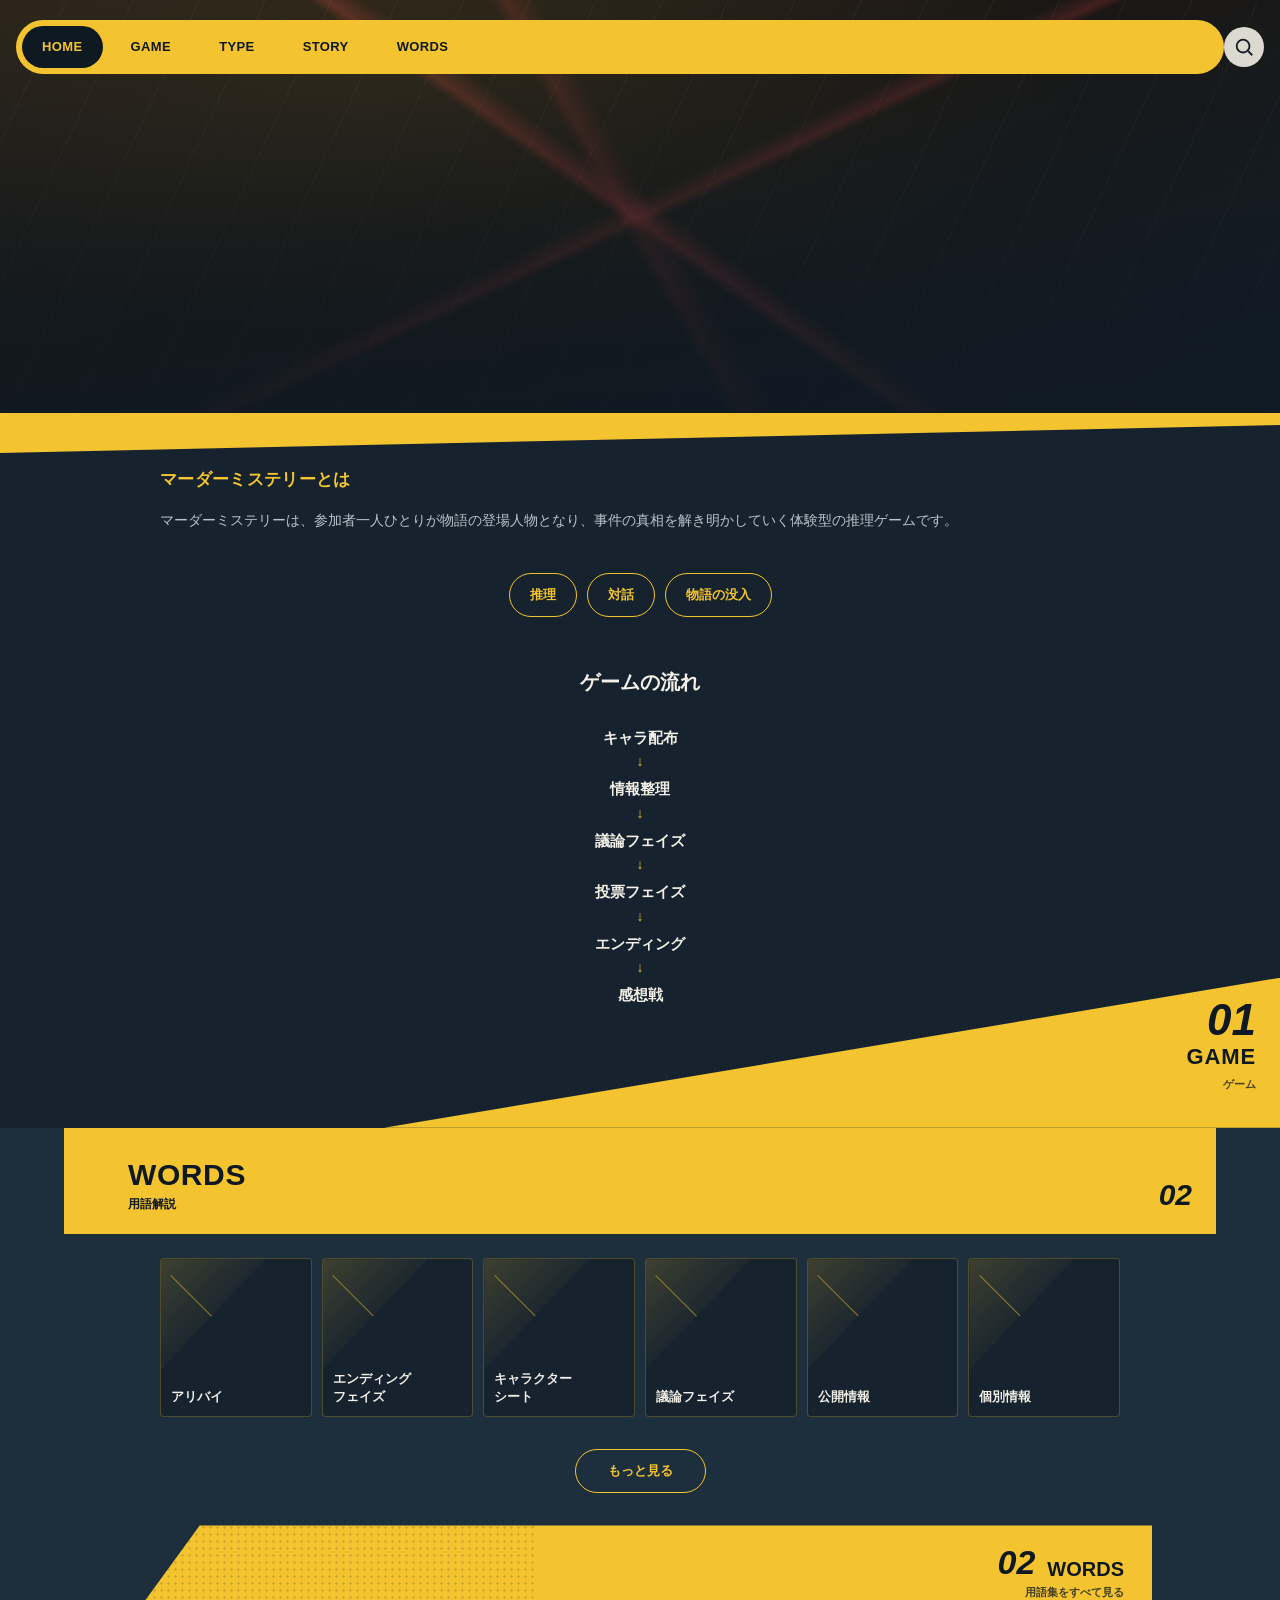
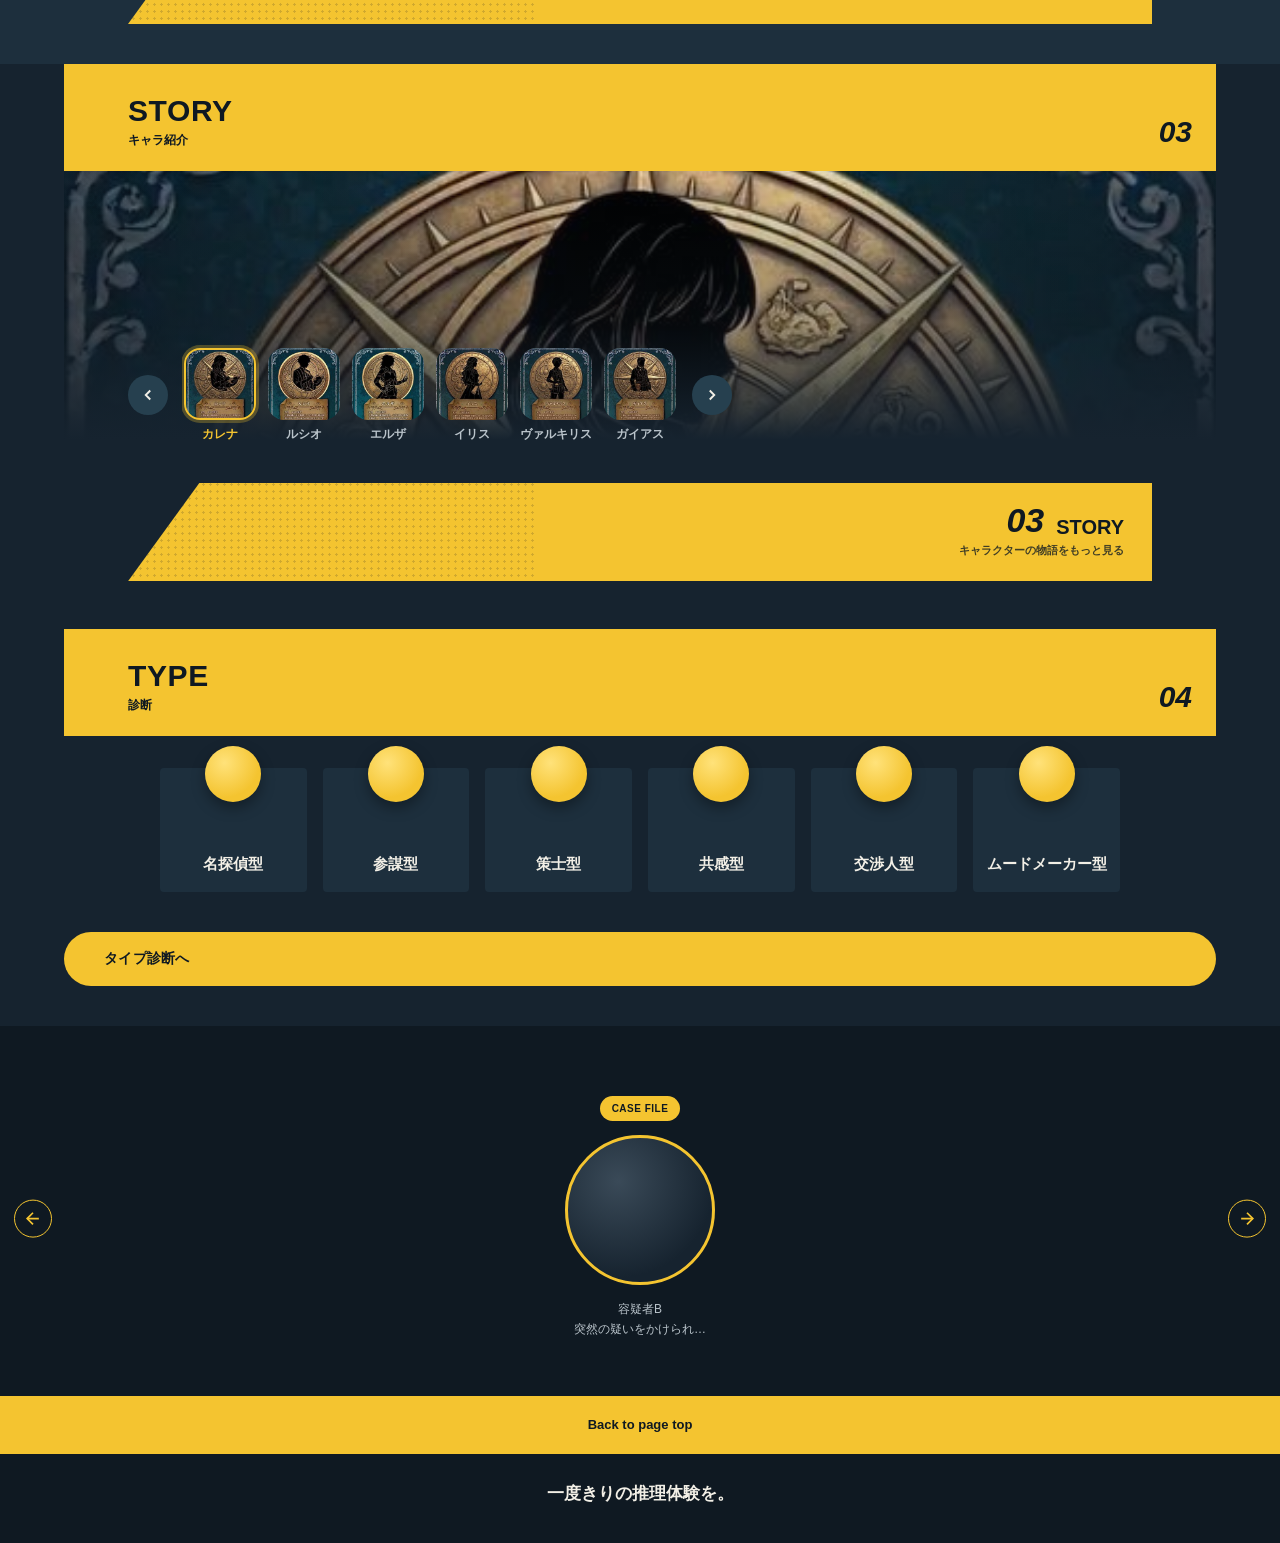
==== commit b9c71385: "Update index.html" ====
--- a/index.html
+++ b/index.html
@@ -277,17 +277,17 @@
   <div class="casefile__track" id="casefileTrack">
     <div class="casefile__slide">
       <span class="casefile__tag">CASE FILE</span>
-      <div class="casefile__photo"></div>
+      <div class="casefile__photo char-bg-suspect-silhouette"></div>
       <p class="casefile__caption">容疑者A<br>突然の疑いをかけられ…</p>
     </div>
     <div class="casefile__slide is-active">
       <span class="casefile__tag">CASE FILE</span>
-      <div class="casefile__photo"></div>
+      <div class="casefile__photo char-bg-suspect-silhouette"></div>
       <p class="casefile__caption">容疑者B<br>突然の疑いをかけられ…</p>
     </div>
     <div class="casefile__slide">
       <span class="casefile__tag">CASE FILE</span>
-      <div class="casefile__photo"></div>
+      <div class="casefile__photo char-bg-suspect-silhouette"></div>
       <p class="casefile__caption">容疑者C<br>突然の疑いをかけられ…</p>
     </div>
   </div>
--- a/style.css
+++ b/style.css
@@ -1709,7 +1709,39 @@
 /* =========================================================
    HOME：STORY キャラクターセレクター（ZZZ風カルーセル）
    ========================================================= */
+.story-carousel-wrap {
+  position: relative;
+  overflow: hidden;
+  min-height: 280px;
+  display: flex;
+  flex-direction: column;
+  justify-content: flex-end;
+}
+
+.story-carousel__backdrop {
+  position: absolute;
+  inset: 0;
+  background-size: cover;
+  background-position: center 10%;
+  transform: scale(1.04);
+  transition: opacity 0.4s ease;
+}
+
+.story-carousel__backdrop.is-fading {
+  opacity: 0;
+}
+
+.story-carousel__backdrop-overlay {
+  position: absolute;
+  inset: 0;
+  background:
+    linear-gradient(180deg, rgba(15,25,34,0.05) 0%, rgba(15,25,34,0.35) 55%, var(--navy-900) 96%),
+    linear-gradient(90deg, rgba(15,25,34,0.65) 0%, transparent 35%, transparent 65%, rgba(15,25,34,0.65) 100%);
+}
+
 .story-carousel {
+  position: relative;
+  z-index: 1;
   display: flex;
   align-items: center;
   gap: 8px;
@@ -1741,6 +1773,10 @@
   align-items: center;
   gap: 6px;
   scroll-snap-align: start;
+  background: none;
+  border: none;
+  padding: 0;
+  cursor: pointer;
 }
 
 .story-carousel__face {
@@ -1842,3 +1878,20 @@
   .story-detail__name { font-size: 26px; }
   .story-detail__bio { font-size: 14.5px; }
 }
+/* =========================================================
+   キャラクター画像（base64埋め込み）
+   フォルダ構成に依存せず、CSS単体で画像を確実に表示するため
+   ここに直接埋め込んでいます。
+   ========================================================= */
+.char-bg-karena-icon { background-image: url('[data-uri]'); }
+.char-bg-karena-large { background-image: url('[data-uri]'); }
+.char-bg-lucio-icon { background-image: url('[data-uri]'); }
+.char-bg-lucio-large { background-image: url('[data-uri]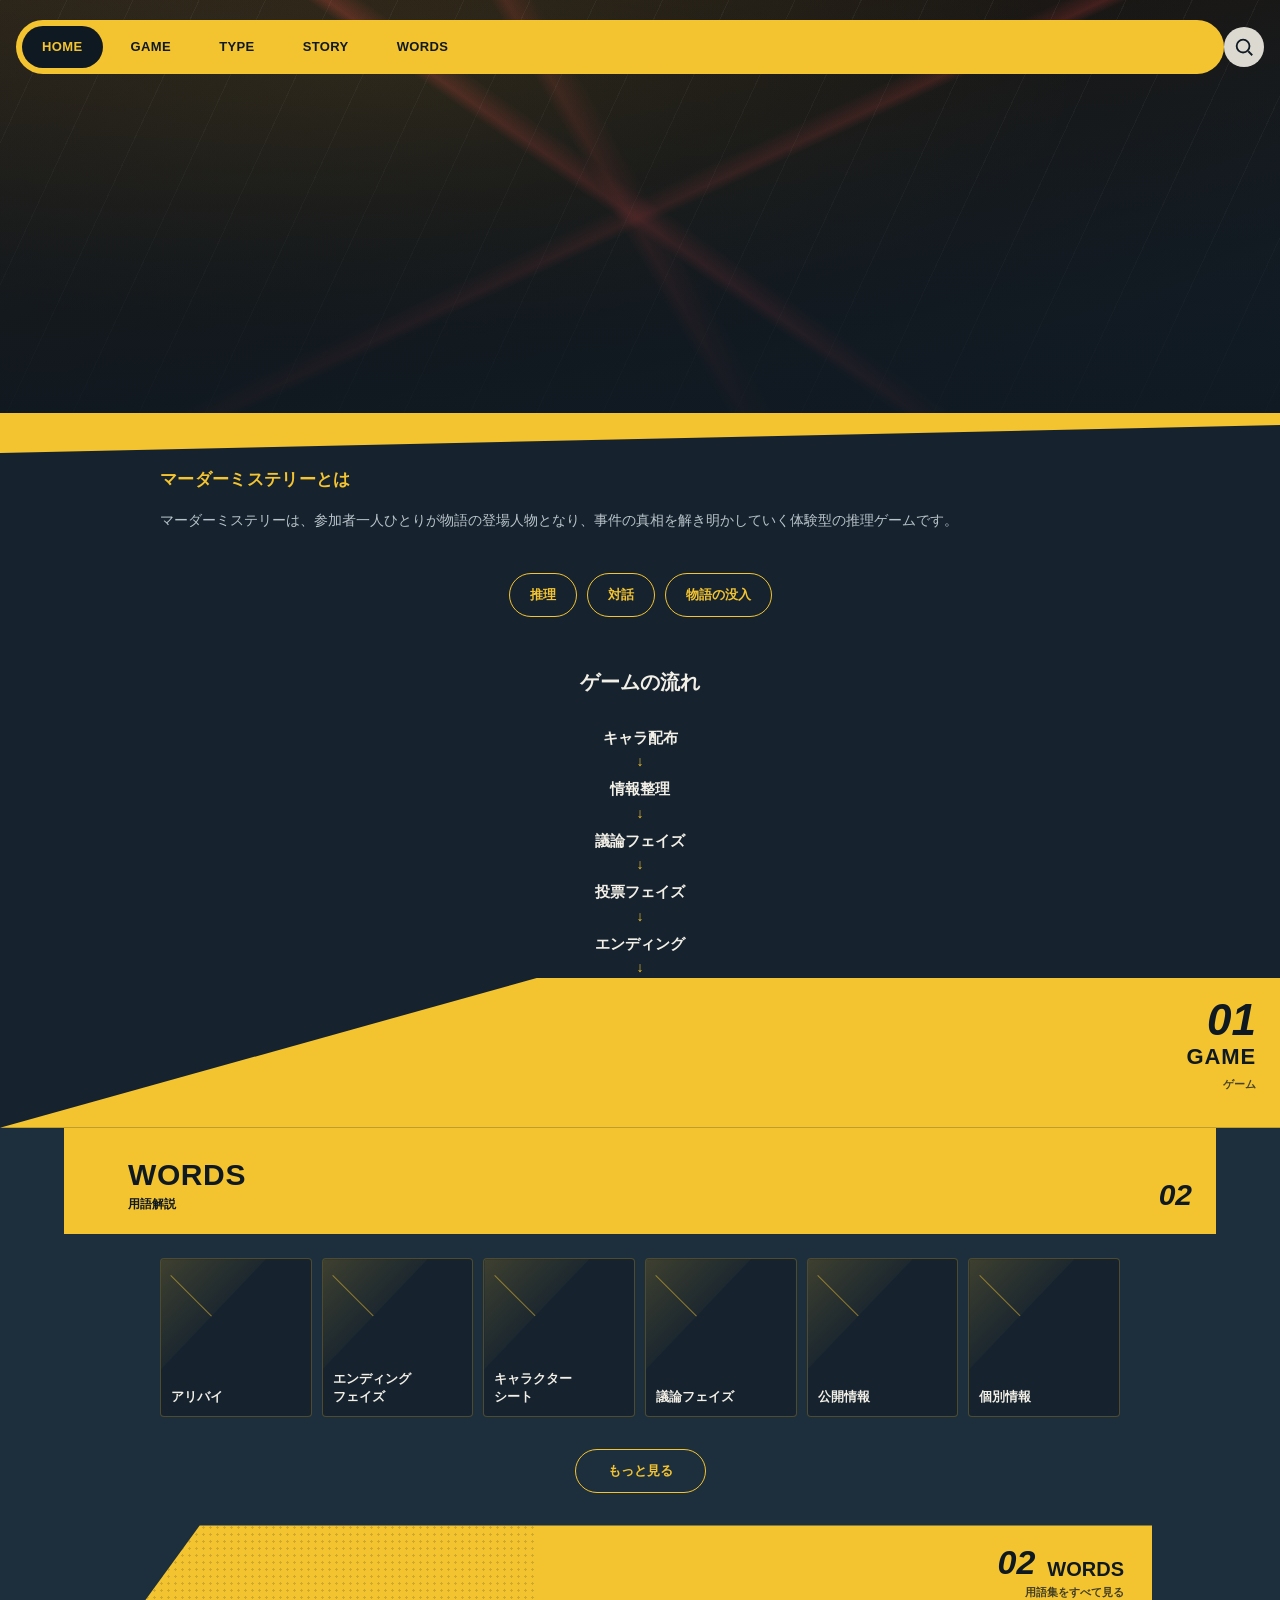
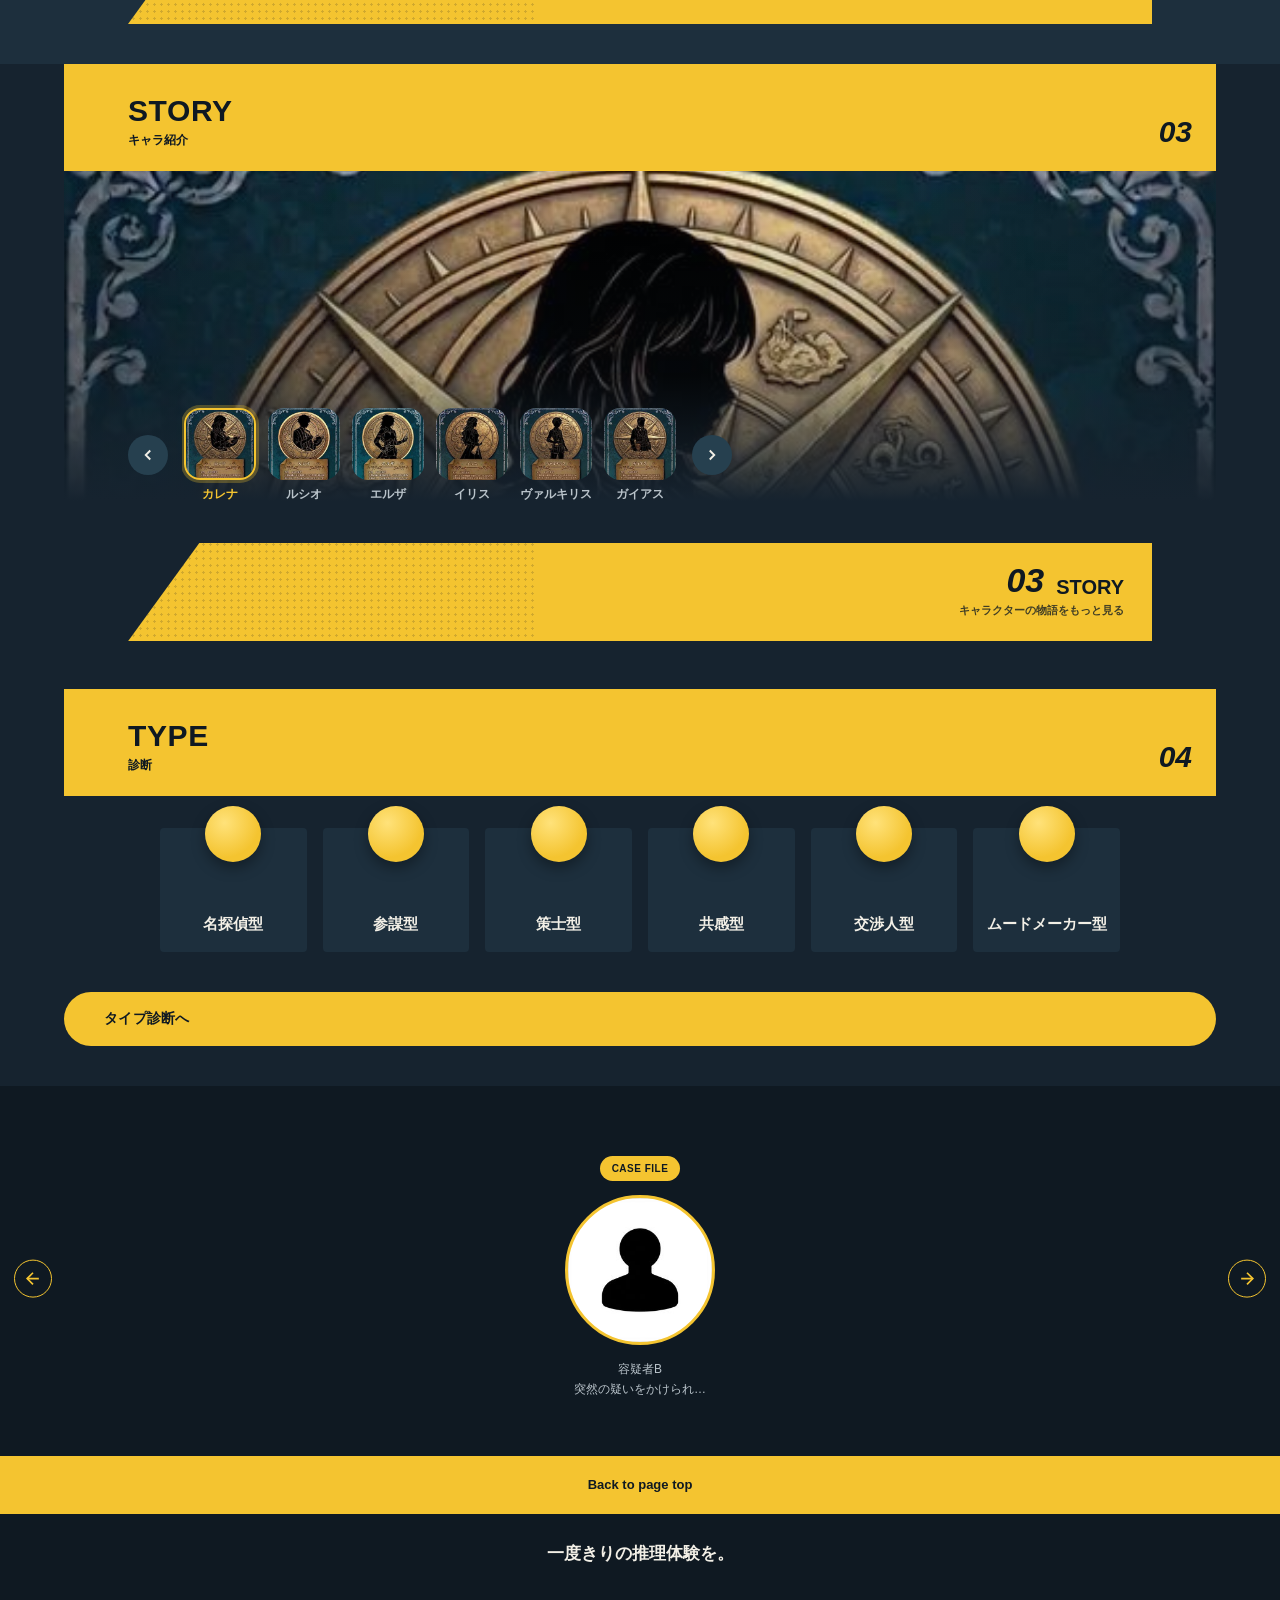
==== commit 85f379db: "Update index.html" ====
--- a/index.html
+++ b/index.html
@@ -4,14 +4,18 @@
 <meta charset="UTF-8">
 <meta name="viewport" content="width=device-width, initial-scale=1.0">
 <title>一度きりの推理体験を。| マーダーミステリー</title>
+<link rel="preconnect" href="https://fonts.googleapis.com">
+<link rel="preconnect" href="https://fonts.gstatic.com" crossorigin>
+<link href="https://fonts.googleapis.com/css2?family=Cinzel:wght@600;700;900&display=swap" rel="stylesheet">
 <link rel="stylesheet" href="style.css">
 </head>
 <body>
 
 <!-- ===== HEADER / HERO ===== -->
 <header class="hero" id="top">
-  <div class="hero__bg"></div>
+  <div class="hero__bg hero-photo-bg"></div>
   <div class="hero__overlay"></div>
+  <h1 class="hero__title">Murder Mystery</h1>
   <nav class="navbar">
     <ul class="navbar__list">
       <li><a href="index.html" data-nav="home">HOME</a></li>
--- a/style.css
+++ b/style.css
@@ -88,57 +88,35 @@
               padding 0.25s ease, background 0.25s ease, box-shadow 0.25s ease;
 }
 
-/* ---- スクロール追従（コンパクト）ナビ ---- */
-body.nav-compact .navbar {
+/* ---- スクロール追従：虫眼鏡アイコンだけを画面上部に固定表示 ---- */
+body.nav-compact .navbar__search {
   position: fixed;
-  top: 0;
-  left: 0;
-  right: 0;
+  top: 14px;
+  right: 16px;
   z-index: 150;
-  padding: 8px 12px;
-  background: rgba(15, 25, 34, 0.88);
-  backdrop-filter: blur(10px);
-  -webkit-backdrop-filter: blur(10px);
-  box-shadow: 0 4px 18px rgba(0, 0, 0, 0.35);
-}
-
-body.nav-compact .navbar__list {
-  padding: 4px;
-}
-
-body.nav-compact .navbar__list a {
-  padding: 6px 8px;
-  font-size: 9.5px;
-}
-
-body.nav-compact .navbar__search {
-  width: 32px;
-  height: 32px;
+  width: 38px;
+  height: 38px;
+  background: rgba(242, 239, 230, 0.95);
+  box-shadow: 0 4px 16px rgba(0, 0, 0, 0.4);
 }
 
 body.nav-compact .navbar__search svg {
-  width: 18px;
-  height: 18px;
-}
-
-/* page-header はナビが fixed になっても高さが潰れないよう最低高さを確保 */
-.page-header {
-  min-height: 78px;
-}
-
-@media (min-width: 400px) {
-  body.nav-compact .navbar__list a { padding: 7px 10px; font-size: 10.5px; }
+  width: 19px;
+  height: 19px;
 }
 
 @media (min-width: 1024px) {
-  body.nav-compact .navbar { padding: 10px 5vw; }
-  body.nav-compact .navbar__list a { padding: 8px 16px; font-size: 12px; }
-  body.nav-compact .navbar__search { width: 36px; height: 36px; }
+  body.nav-compact .navbar__search {
+    top: 18px;
+    right: 5vw;
+    width: 42px;
+    height: 42px;
+  }
 }
 
 .navbar__list {
   display: flex;
-  gap: 4px;
+  gap: 3px;
   list-style: none;
   margin: 0;
   padding: 5px;
@@ -150,8 +128,8 @@
 
 .navbar__list a {
   display: block;
-  padding: 7px 8px;
-  font-size: 10px;
+  padding: 7px 6px;
+  font-size: 9.5px;
   font-weight: 700;
   letter-spacing: 0;
   color: var(--navy-950);
@@ -187,6 +165,8 @@
   background: rgba(242,239,230,0.9);
   color: var(--navy-950);
   flex-shrink: 0;
+  transition: top 0.2s ease, right 0.2s ease, width 0.2s ease, height 0.2s ease,
+              background 0.2s ease, box-shadow 0.2s ease;
 }
 
 .navbar__search:hover { background: var(--paper); }
@@ -311,7 +291,7 @@
   position: absolute;
   inset: 0;
   background: var(--yellow);
-  clip-path: polygon(30% 100%, 100% 0, 100% 100%);
+  clip-path: polygon(0 100%, 42% 0, 100% 0, 100% 100%);
 }
 
 .section-marker__number {
@@ -622,6 +602,8 @@
   border-radius: 50%;
   background:
     radial-gradient(circle at 35% 30%, #3a4a58, #16232f 70%);
+  background-size: cover;
+  background-position: center;
   border: 3px solid var(--yellow);
 }
 
@@ -872,6 +854,9 @@
   font-size: 13px;
   font-weight: 700;
   color: var(--ink);
+  min-width: 0;
+  overflow-wrap: break-word;
+  word-break: break-word;
 }
 
 .quote-bubble::before {
@@ -1085,23 +1070,23 @@
    ========================================================= */
 .story-detail { background: var(--navy-900); padding-bottom: 40px; }
 
-.story-detail__marker {
+.page-marker {
   position: relative;
   padding: 30px 24px 46px;
   overflow: hidden;
 }
 
-.story-detail__marker::before {
+.page-marker::before {
   content: "";
   position: absolute;
   top: 0; left: 0;
-  width: 62%;
+  width: min(62%, 420px);
   height: 100%;
   background: var(--navy-950);
   clip-path: polygon(0 0, 100% 0, 0 100%);
 }
 
-.story-detail__eyebrow {
+.page-marker__eyebrow {
   position: relative;
   display: block;
   font-size: 28px;
@@ -1110,7 +1095,7 @@
   line-height: 1;
 }
 
-.story-detail__sub {
+.page-marker__sub {
   position: relative;
   display: block;
   font-size: 12px;
@@ -1214,16 +1199,6 @@
   overflow: hidden;
 }
 
-.word-detail::before {
-  content: "";
-  position: absolute;
-  top: 0; left: 0;
-  width: 40%;
-  height: 34%;
-  background: var(--navy-950);
-  clip-path: polygon(0 0, 100% 0, 0 100%);
-}
-
 .word-detail__stage-wrap {
   position: relative;
   display: flex;
@@ -1391,9 +1366,10 @@
 
   /* ---- STORY 詳細ページ ---- */
   .story-detail { padding-bottom: 64px; }
-  .story-detail__marker { padding: 44px 5vw 64px; }
-  .story-detail__eyebrow { font-size: 36px; }
-  .story-detail__sub { font-size: 13px; }
+  .page-marker { padding: 44px 5vw 64px; }
+  .page-marker::before { width: min(62%, 460px); }
+  .page-marker__eyebrow { font-size: 36px; }
+  .page-marker__sub { font-size: 13px; }
 
   .story-detail__stage { padding: 0 5vw; }
   .story-detail__image { max-width: 480px; aspect-ratio: 16 / 10; }
@@ -1712,7 +1688,7 @@
 .story-carousel-wrap {
   position: relative;
   overflow: hidden;
-  min-height: 280px;
+  min-height: 340px;
   display: flex;
   flex-direction: column;
   justify-content: flex-end;
@@ -1722,9 +1698,9 @@
   position: absolute;
   inset: 0;
   background-size: cover;
-  background-position: center 10%;
+  background-position: center 8%;
   transform: scale(1.04);
-  transition: opacity 0.4s ease;
+  transition: opacity 0.35s ease;
 }
 
 .story-carousel__backdrop.is-fading {
@@ -1735,8 +1711,8 @@
   position: absolute;
   inset: 0;
   background:
-    linear-gradient(180deg, rgba(15,25,34,0.05) 0%, rgba(15,25,34,0.35) 55%, var(--navy-900) 96%),
-    linear-gradient(90deg, rgba(15,25,34,0.65) 0%, transparent 35%, transparent 65%, rgba(15,25,34,0.65) 100%);
+    linear-gradient(180deg, rgba(15,25,34,0) 0%, rgba(15,25,34,0.25) 60%, var(--navy-900) 97%),
+    linear-gradient(90deg, rgba(15,25,34,0.45) 0%, transparent 30%, transparent 70%, rgba(15,25,34,0.45) 100%);
 }
 
 .story-carousel {
@@ -1895,3 +1871,8 @@
 .char-bg-valkyris-large { background-image: url('[data-uri]'); }
 .char-bg-gaias-icon { background-image: url('[data-uri]'); }
 .char-bg-gaias-large { background-image: url('[data-uri]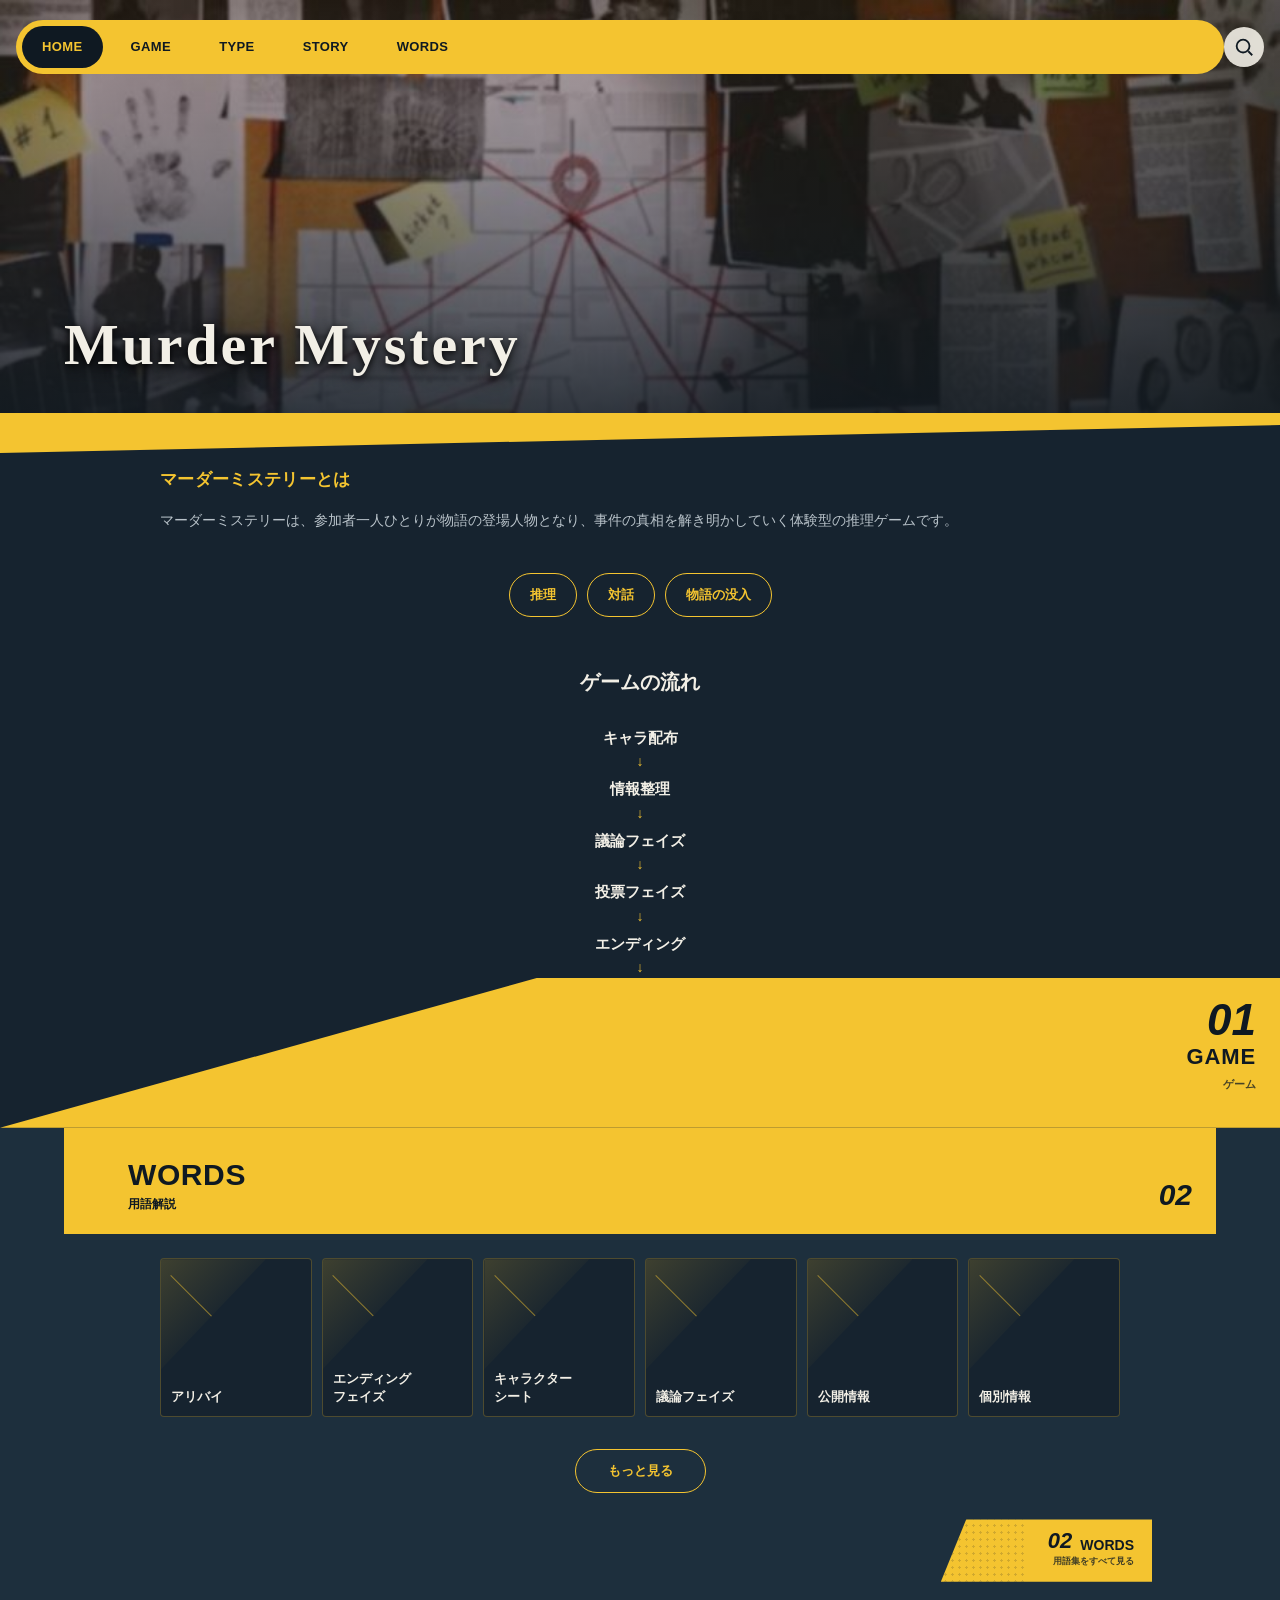
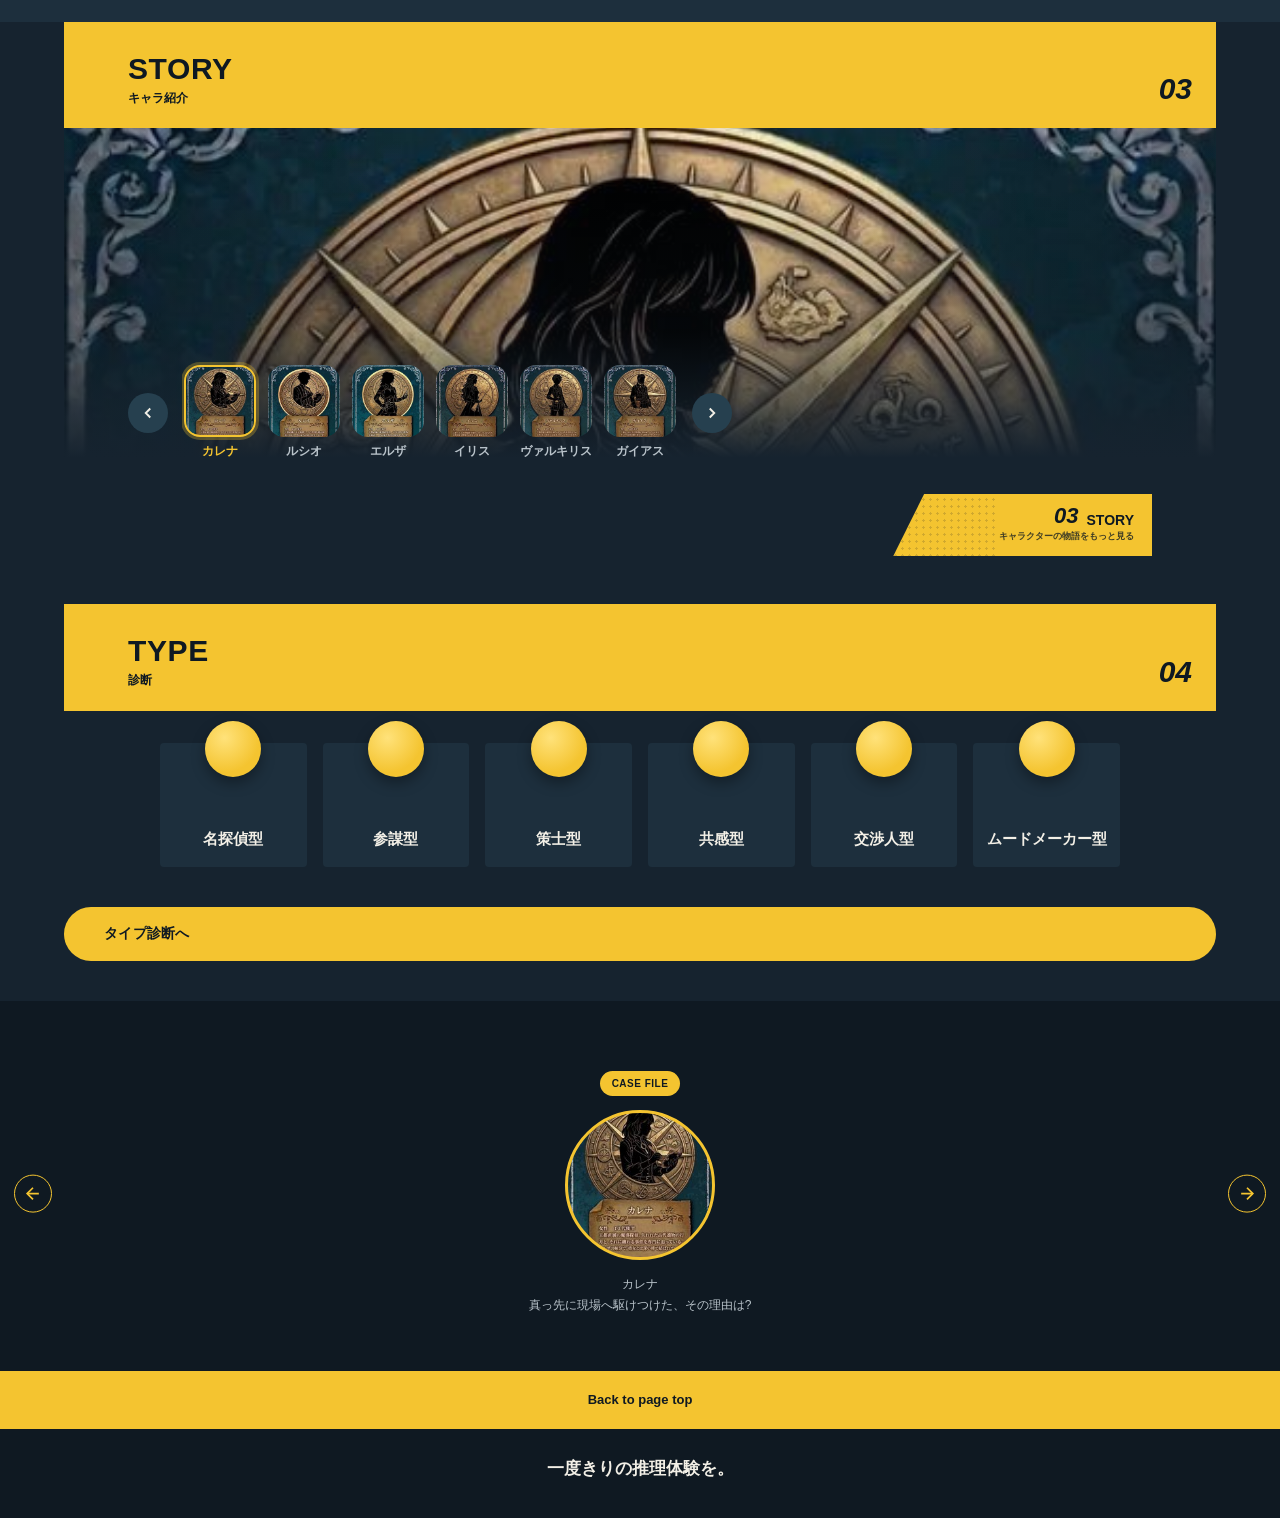
==== commit 8d5274b6: "Update index.html" ====
--- a/index.html
+++ b/index.html
@@ -279,20 +279,35 @@
 <!-- ===== CASE FILE CAROUSEL ===== -->
 <section class="casefile">
   <div class="casefile__track" id="casefileTrack">
-    <div class="casefile__slide">
-      <span class="casefile__tag">CASE FILE</span>
-      <div class="casefile__photo char-bg-suspect-silhouette"></div>
-      <p class="casefile__caption">容疑者A<br>突然の疑いをかけられ…</p>
-    </div>
     <div class="casefile__slide is-active">
       <span class="casefile__tag">CASE FILE</span>
-      <div class="casefile__photo char-bg-suspect-silhouette"></div>
-      <p class="casefile__caption">容疑者B<br>突然の疑いをかけられ…</p>
-    </div>
-    <div class="casefile__slide">
-      <span class="casefile__tag">CASE FILE</span>
-      <div class="casefile__photo char-bg-suspect-silhouette"></div>
-      <p class="casefile__caption">容疑者C<br>突然の疑いをかけられ…</p>
+      <div class="casefile__photo char-bg-karena-icon"></div>
+      <p class="casefile__caption">カレナ<br>真っ先に現場へ駆けつけた、その理由は?</p>
+    </div>
+    <div class="casefile__slide">
+      <span class="casefile__tag">CASE FILE</span>
+      <div class="casefile__photo char-bg-lucio-icon"></div>
+      <p class="casefile__caption">ルシオ<br>星の記録に残された、消えない矛盾。</p>
+    </div>
+    <div class="casefile__slide">
+      <span class="casefile__tag">CASE FILE</span>
+      <div class="casefile__photo char-bg-elsa-icon"></div>
+      <p class="casefile__caption">エルザ<br>遺物の魔力反応が、彼女の周りだけ強すぎる。</p>
+    </div>
+    <div class="casefile__slide">
+      <span class="casefile__tag">CASE FILE</span>
+      <div class="casefile__photo char-bg-iris-icon"></div>
+      <p class="casefile__caption">イリス<br>禁じられた文献に触れられる、唯一の人物。</p>
+    </div>
+    <div class="casefile__slide">
+      <span class="casefile__tag">CASE FILE</span>
+      <div class="casefile__photo char-bg-valkyris-icon"></div>
+      <p class="casefile__caption">ヴァルキリス<br>道具に仕込まれていた、小さな細工。</p>
+    </div>
+    <div class="casefile__slide">
+      <span class="casefile__tag">CASE FILE</span>
+      <div class="casefile__photo char-bg-gaias-icon"></div>
+      <p class="casefile__caption">ガイアス<br>事件当夜、彼の足取りだけが掴めない。</p>
     </div>
   </div>
   <button class="casefile__arrow casefile__arrow--prev" id="casePrev" aria-label="前へ">
--- a/style.css
+++ b/style.css
@@ -69,10 +69,33 @@
   mix-blend-mode: screen;
 }
 
+.hero-photo-bg::before {
+  display: none;
+}
+
 .hero__overlay {
   position: absolute;
   inset: 0;
   background: linear-gradient(180deg, rgba(15,25,34,0.15) 0%, rgba(15,25,34,0.85) 100%);
+}
+
+.hero__title {
+  position: absolute;
+  left: 24px;
+  bottom: 26px;
+  z-index: 3;
+  margin: 0;
+  font-family: 'Cinzel', serif;
+  font-weight: 700;
+  font-size: clamp(30px, 8.5vw, 58px);
+  color: var(--paper);
+  letter-spacing: 0.05em;
+  line-height: 1;
+  text-shadow: 0 6px 20px rgba(0,0,0,0.75), 0 2px 6px rgba(0,0,0,0.9);
+}
+
+@media (min-width: 1024px) {
+  .hero__title { left: 5vw; bottom: 40px; }
 }
 
 .navbar {
@@ -1195,7 +1218,7 @@
 .word-detail {
   position: relative;
   background: var(--navy-900);
-  padding: 36px 0 56px;
+  padding: 0 0 56px;
   overflow: hidden;
 }
 
@@ -1205,7 +1228,7 @@
   align-items: center;
   justify-content: center;
   gap: 8px;
-  padding: 0 12px;
+  padding: 28px 12px 0;
 }
 
 .word-detail__stage {
@@ -1385,7 +1408,7 @@
   .story-tab__name { font-size: 12px; }
 
   /* ---- WORDS 詳細ページ ---- */
-  .word-detail { padding: 56px 0 72px; }
+  .word-detail { padding: 0 0 72px; }
   .word-detail__stage-wrap { gap: 20px; padding: 0 5vw; }
   .word-detail__stage { max-width: 640px; gap: 24px; }
   .word-card--active { min-height: 340px; padding: 48px 44px; }
@@ -1495,12 +1518,13 @@
   flex-wrap: wrap;
   align-items: flex-end;
   justify-content: flex-end;
-  column-gap: 12px;
-  margin: 28px 24px 0;
-  padding: 16px 22px 18px;
+  column-gap: 8px;
+  width: fit-content;
+  margin: 22px 24px 0 auto;
+  padding: 9px 14px 10px;
   background: var(--yellow);
   color: var(--navy-950);
-  clip-path: polygon(7% 0, 100% 0, 100% 100%, 0 100%);
+  clip-path: polygon(12% 0, 100% 0, 100% 100%, 0 100%);
   transition: transform 0.2s ease, filter 0.2s ease;
   overflow: hidden;
 }
@@ -1529,14 +1553,14 @@
 }
 
 .section-cta__number {
-  font-size: 28px;
+  font-size: 18px;
   font-weight: 900;
   font-style: italic;
   line-height: 1;
 }
 
 .section-cta__label {
-  font-size: 17px;
+  font-size: 12px;
   font-weight: 900;
   line-height: 1;
 }
@@ -1544,10 +1568,10 @@
 .section-cta__sublabel {
   flex-basis: 100%;
   text-align: right;
-  font-size: 11px;
+  font-size: 9px;
   font-weight: 700;
   opacity: 0.78;
-  margin-top: 4px;
+  margin-top: 2px;
 }
 
 /* =========================================================
@@ -1605,9 +1629,9 @@
 }
 
 @media (min-width: 1024px) {
-  .section-cta { margin: 32px 5vw 0; padding: 20px 28px 22px; }
-  .section-cta__number { font-size: 34px; }
-  .section-cta__label { font-size: 20px; }
+  .section-cta { margin: 26px 5vw 0 auto; padding: 11px 18px 12px; }
+  .section-cta__number { font-size: 22px; }
+  .section-cta__label { font-size: 14px; }
   .story-preview { padding: 26px 5vw 4px; gap: 22px; }
   .story-preview__card { width: 84px; }
   .story-preview__portrait { width: 76px; height: 76px; }
@@ -1876,3 +1900,12 @@
    CASE FILE：容疑者シルエットアイコン（base64埋め込み）
    ========================================================= */
 .char-bg-suspect-silhouette { background-image: url('[data-uri]'); }
+
+/* =========================================================
+   HOME：ヒーロー背景（捜査ボード写真・base64埋め込み）
+   ========================================================= */
+
+/* =========================================================
+   HOME：ヒーロー背景（捜査ボード写真・base64埋め込み）
+   ========================================================= */
+.hero-photo-bg { background-image: url('[data-uri]'); }
